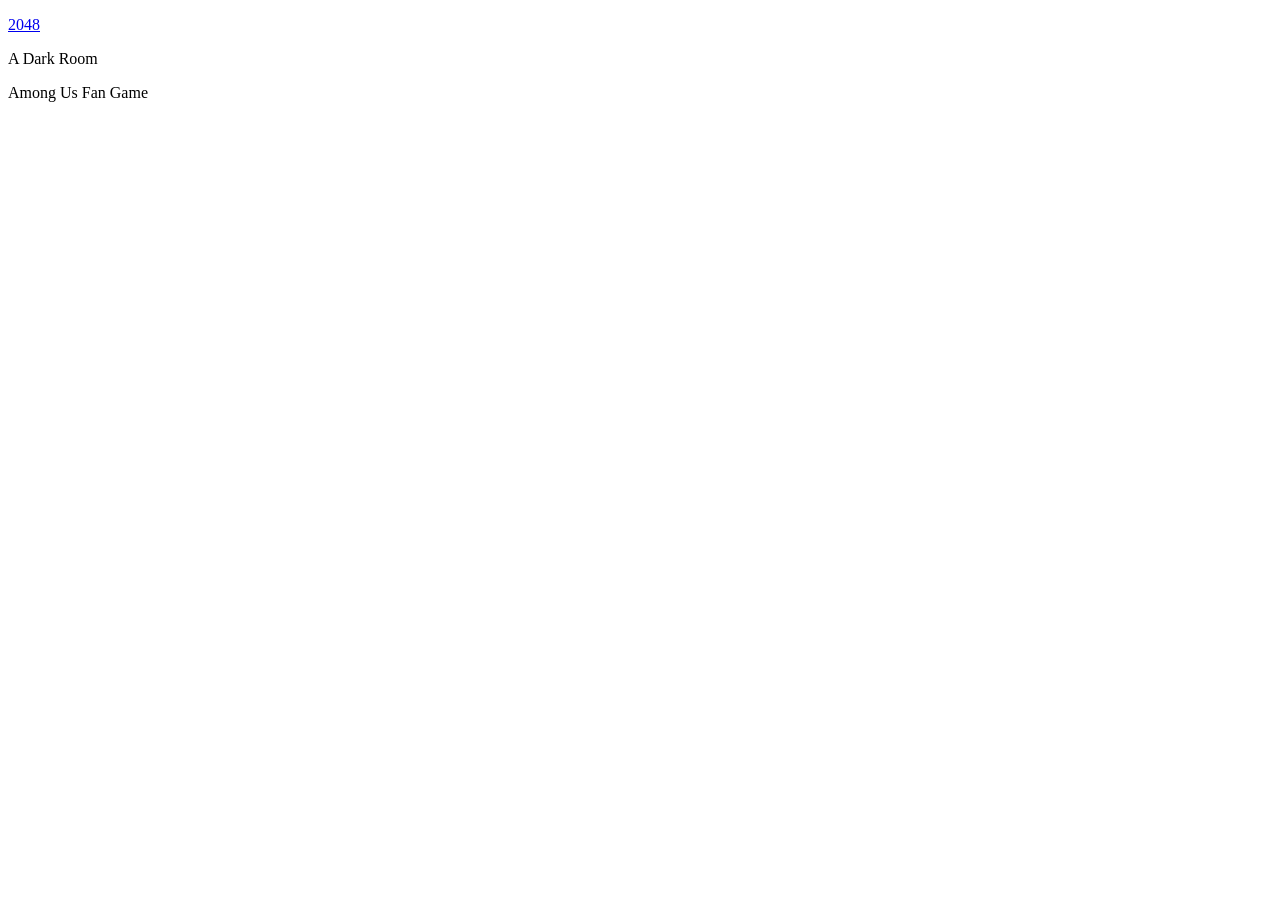
==== index.html @ 6319295c "Create index.html" ====
<!doctype HTML>
<html>
  <head>
    <title>Google Drive</title>
  </head>
  <body>
    <p><a href="https://drummingcoder.github.io/html5/2048/">2048</a></p>
    <p><a href="https://drummingcoder.github.io/html5/adarkroom/"></a>A Dark Room</p>
    <p><a href="https://drummingcoder.github.io/html5/amongus/"></a>Among Us Fan Game</p>
    <p><a href=""></a></p>
    <p><a href=""></a></p>
    <p><a href=""></a></p>
    <p><a href=""></a></p>
    <p><a href=""></a></p>
    <p><a href=""></a></p>
    <p><a href=""></a></p>
    <p><a href=""></a></p>
    <p><a href=""></a></p>
    <p><a href=""></a></p>
    <p><a href=""></a></p>
    <p><a href=""></a></p>
    <p><a href=""></a></p>
    <p><a href=""></a></p>
    <p><a href=""></a></p>
    <p><a href=""></a></p>
    <p><a href=""></a></p>
    <p><a href=""></a></p>
    <p><a href=""></a></p>
    <p><a href=""></a></p>
    <p><a href=""></a></p>
    <p><a href=""></a></p>
    <p><a href=""></a></p>
    <p><a href=""></a></p>
    <p><a href=""></a></p>
  </body>
</html>
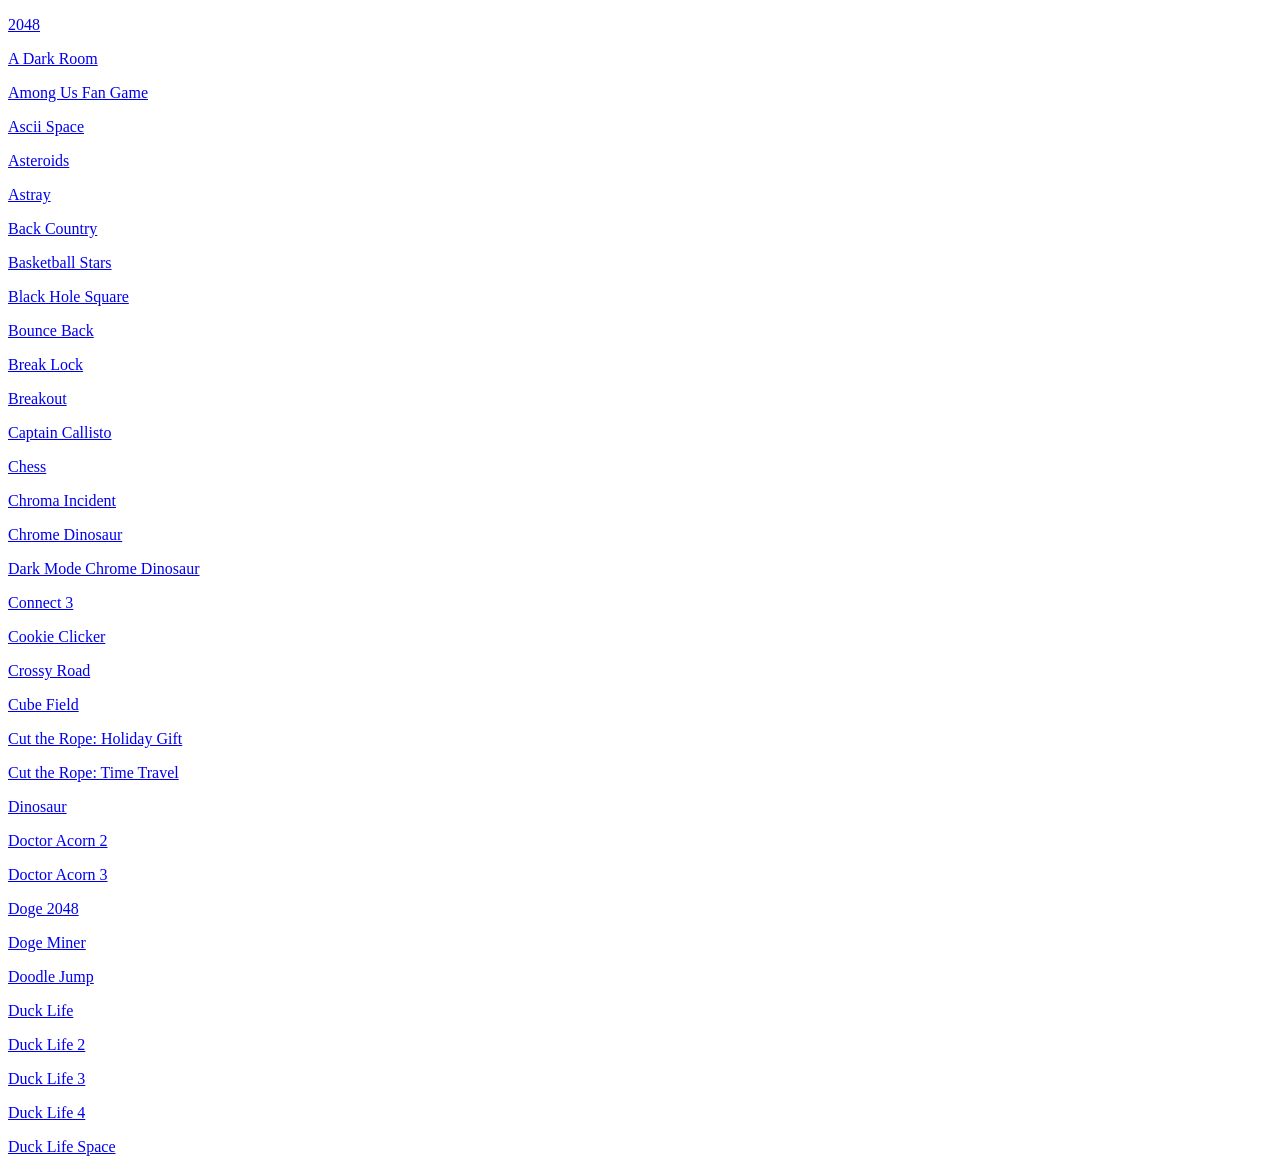
==== commit e7269630: "Update index.html" ====
--- a/index.html
+++ b/index.html
@@ -5,25 +5,39 @@
   </head>
   <body>
     <p><a href="https://drummingcoder.github.io/html5/2048/">2048</a></p>
-    <p><a href="https://drummingcoder.github.io/html5/adarkroom/"></a>A Dark Room</p>
-    <p><a href="https://drummingcoder.github.io/html5/amongus/"></a>Among Us Fan Game</p>
-    <p><a href=""></a></p>
-    <p><a href=""></a></p>
-    <p><a href=""></a></p>
-    <p><a href=""></a></p>
-    <p><a href=""></a></p>
-    <p><a href=""></a></p>
-    <p><a href=""></a></p>
-    <p><a href=""></a></p>
-    <p><a href=""></a></p>
-    <p><a href=""></a></p>
-    <p><a href=""></a></p>
-    <p><a href=""></a></p>
-    <p><a href=""></a></p>
-    <p><a href=""></a></p>
-    <p><a href=""></a></p>
-    <p><a href=""></a></p>
-    <p><a href=""></a></p>
+    <p><a href="https://drummingcoder.github.io/html5/adarkroom/">A Dark Room</a></p>
+    <p><a href="https://drummingcoder.github.io/html5/amongus/">Among Us Fan Game</a></p>
+    <p><a href="https://drummingcoder.github.io/html5/asciispace/">Ascii Space</a></p>
+    <p><a href="https://drummingcoder.github.io/html5/asteroids/">Asteroids</a></p>
+    <p><a href="https://drummingcoder.github.io/html5/astray/">Astray</a></p>
+    <p><a href="https://drummingcoder.github.io/html5/backcountry/">Back Country</a><p>
+    <p><a href="https://drummingcoder.github.io/html5/basketballstars/">Basketball Stars</a></p>
+    <p><a href="https://drummingcoder.github.io/html5/blackholesquare/">Black Hole Square</a></p>
+    <p><a href="https://drummingcoder.github.io/html5/bounceback/">Bounce Back</a></p>
+    <p><a href="https://drummingcoder.github.io/html5/breaklock/">Break Lock</a></p>
+    <p><a href="https://drummingcoder.github.io/html5/breakout/">Breakout</a></p>
+    <p><a href="https://drummingcoder.github.io/html5/captaincallisto/">Captain Callisto</a></p>
+    <p><a href="https://drummingcoder.github.io/html5/chess/">Chess</a></p>
+    <p><a href="https://drummingcoder.github.io/html5/chromaincident/">Chroma Incident</a></p>
+    <p><a href="https://drummingcoder.github.io/html5/chrome-dino/">Chrome Dinosaur</a></p>
+    <p><a href="https://drummingcoder.github.io/html5/chromedino/">Dark Mode Chrome Dinosaur</a></p>
+    <p><a href="https://drummingcoder.github.io/html5/connect3/">Connect 3</a></p>
+    <p><a href="https://drummingcoder.github.io/html5/cookieclicker/">Cookie Clicker</a></p>
+    <p><a href="https://drummingcoder.github.io/html5/crossyroad/">Crossy Road</a></p>
+    <p><a href="https://drummingcoder.github.io/html5/cubefield/">Cube Field</a></p>
+    <p><a href="https://drummingcoder.github.io/html5/cuttheropeholiday/play/">Cut the Rope: Holiday Gift</a></p>
+    <p><a href="https://drummingcoder.github.io/html5/cuttheropetimetravel/play/">Cut the Rope: Time Travel</a></p>
+    <p><a href="https://drummingcoder.github.io/html5/dinosaur/play/">Dinosaur</a></p>
+    <p><a href="https://drummingcoder.github.io/html5/doctor-acorn2/play/">Doctor Acorn 2</a></p>
+    <p><a href="https://drummingcoder.github.io/html5/doctor-acorn3/play/">Doctor Acorn 3</a></p>
+    <p><a href="https://drummingcoder.github.io/html5/doge2048/play/">Doge 2048</a></p>
+    <p><a href="https://drummingcoder.github.io/html5/dogeminer/">Doge Miner</a></p>
+    <p><a href="https://drummingcoder.github.io/html5/doodle-jump/">Doodle Jump</a></p>
+    <p><a href="https://drummingcoder.github.io/html5/ducklife/">Duck Life</a></p>
+    <p><a href="https://drummingcoder.github.io/html5/ducklife2/">Duck Life 2</a></p>
+    <p><a href="https://drummingcoder.github.io/html5/ducklife3/">Duck Life 3</a></p>
+    <p><a href="https://drummingcoder.github.io/html5/ducklife4/">Duck Life 4</a></p>
+    <p><a href="https://drummingcoder.github.io/html5/ducklife5/play/">Duck Life Space</a></p>
     <p><a href=""></a></p>
     <p><a href=""></a></p>
     <p><a href=""></a></p>
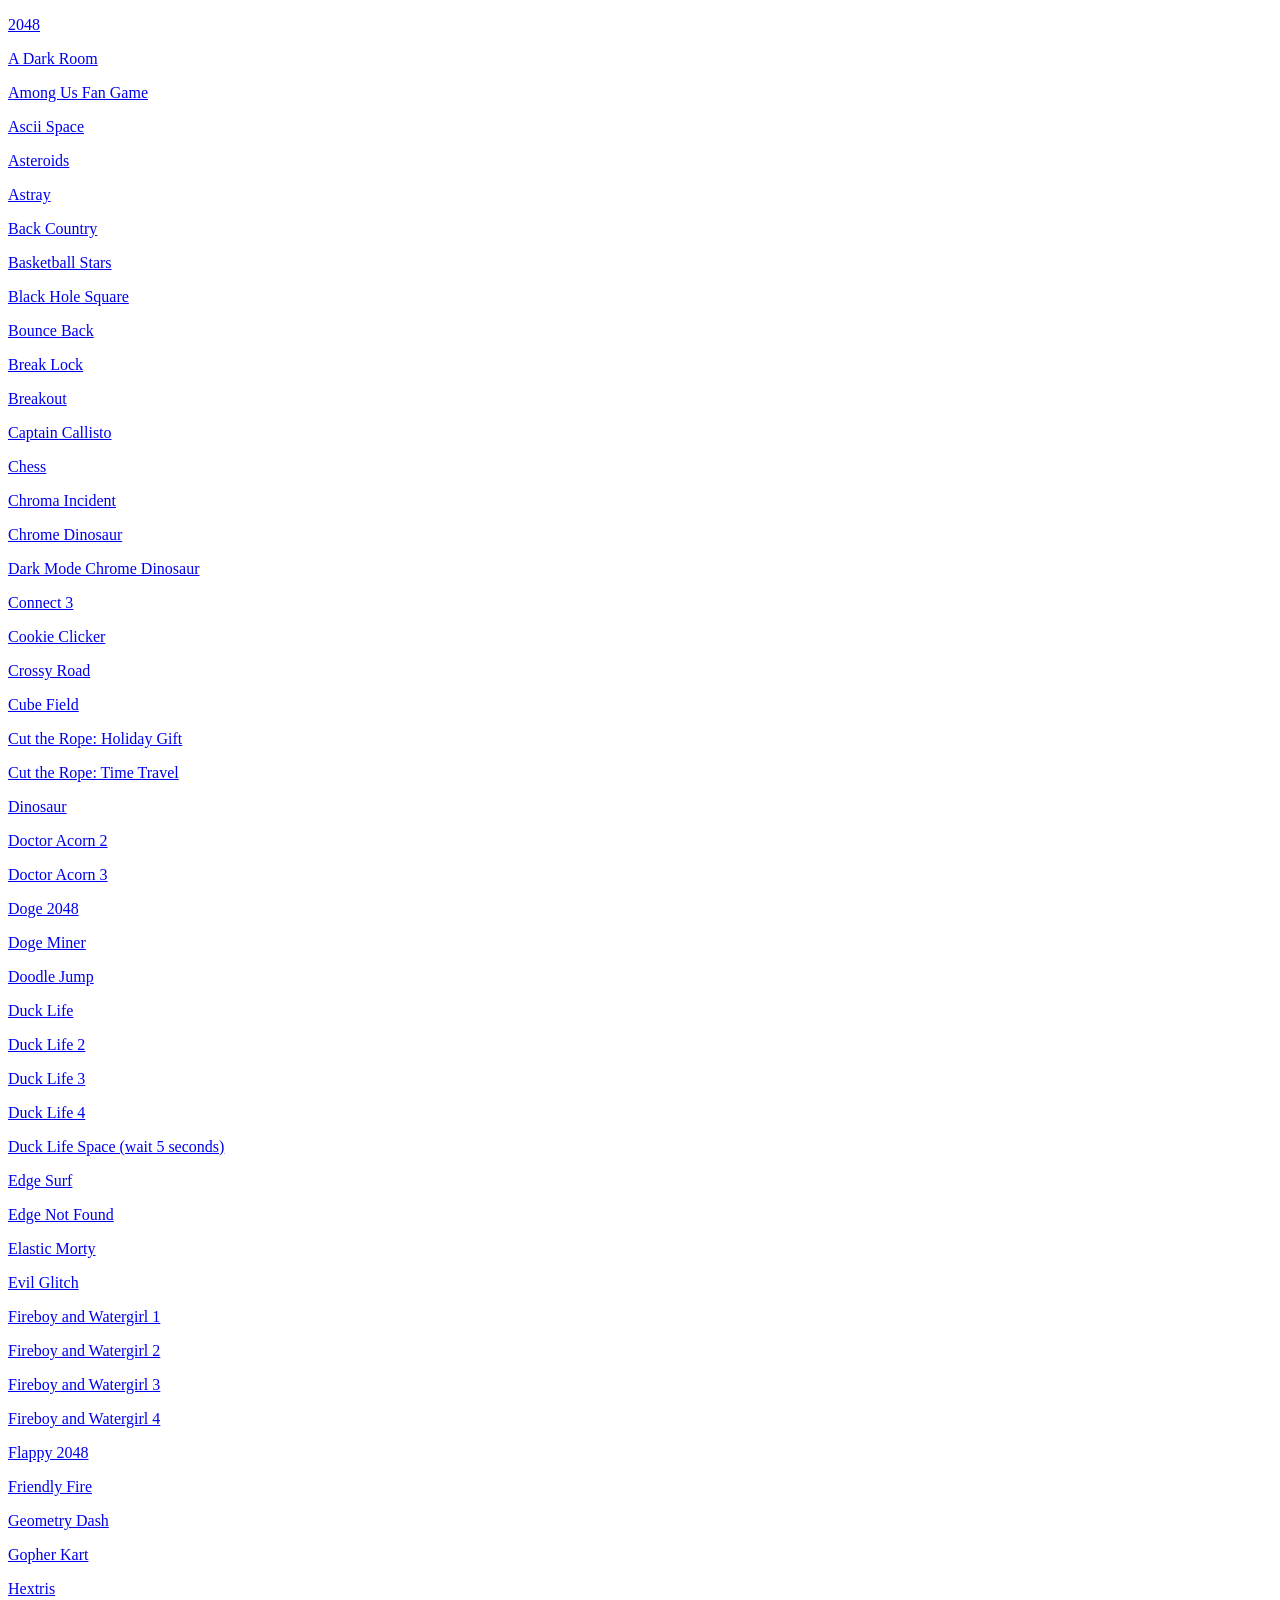
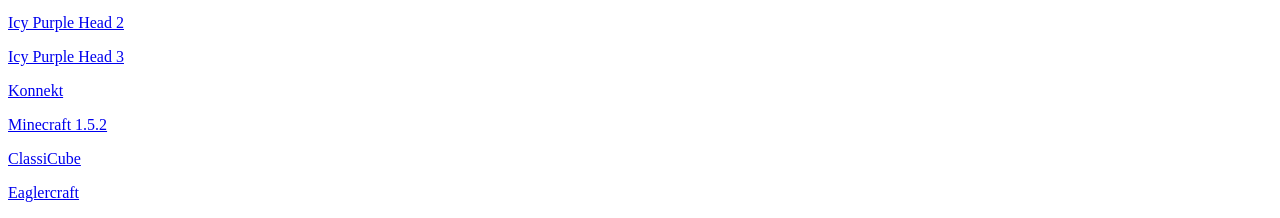
==== commit 0174de21: "Update index.html" ====
--- a/index.html
+++ b/index.html
@@ -37,8 +37,26 @@
     <p><a href="https://drummingcoder.github.io/html5/ducklife2/">Duck Life 2</a></p>
     <p><a href="https://drummingcoder.github.io/html5/ducklife3/">Duck Life 3</a></p>
     <p><a href="https://drummingcoder.github.io/html5/ducklife4/">Duck Life 4</a></p>
-    <p><a href="https://drummingcoder.github.io/html5/ducklife5/play/">Duck Life Space</a></p>
-    <p><a href=""></a></p>
+    <p><a href="https://drummingcoder.github.io/html5/ducklife5/play/">Duck Life Space (wait 5 seconds)</a></p>
+    <p><a href="https://drummingcoder.github.io/html5/edge-surf/">Edge Surf</a></p>
+    <p><a href="https://drummingcoder.github.io/html5/edgenotfound/">Edge Not Found</a></p>
+    <p><a href="https://drummingcoder.github.io/html5/elasticmorty/play/">Elastic Morty</a></p>
+    <p><a href="https://drummingcoder.github.io/html5/evilglitch/">Evil Glitch</a></p>
+    <p><a href="https://drummingcoder.github.io/html5/fireboy-and-watergirl-1/play/">Fireboy and Watergirl 1</a></p>
+    <p><a href="https://drummingcoder.github.io/html5/fireboy-and-watergirl-2/play/">Fireboy and Watergirl 2</a></p>
+    <p><a href="https://drummingcoder.github.io/html5/fireboy-and-watergirl-3/play/">Fireboy and Watergirl 3</a></p>
+    <p><a href="https://drummingcoder.github.io/html5/fireboy-and-watergirl-4/play/">Fireboy and Watergirl 4</a></p>
+    <p><a href="https://drummingcoder.github.io/html5/flappy-2048/play/">Flappy 2048</a></p>
+    <p><a href="https://drummingcoder.github.io/html5/friendlyfire/">Friendly Fire</a></p>
+    <p><a href="https://drummingcoder.github.io/html5/geometry/play/">Geometry Dash</a></p>
+    <p><a href="https://drummingcoder.github.io/html5/gopher/">Gopher Kart</a></p>
+    <p><a href="https://drummingcoder.github.io/html5/hextris/">Hextris</a></p>
+    <p><a href="https://drummingcoder.github.io/html5/icypurplehead2/play/">Icy Purple Head 2</a></p>
+    <p><a href="https://drummingcoder.github.io/html5/icypurplehead3/play/">Icy Purple Head 3</a></p>
+    <p><a href="https://drummingcoder.github.io/html5/konnekt/">Konnekt</a></p>
+    <p><a href="https://drummingcoder.github.io/html5/mc1.5.2/">Minecraft 1.5.2</a></p>
+    <p><a href="https://drummingcoder.github.io/html5/mcbeta0.30/">ClassiCube</a></p>
+    <p><a href="https://drummingcoder.github.io/html5/mcbeta1.3/">Eaglercraft</a></p>
     <p><a href=""></a></p>
     <p><a href=""></a></p>
     <p><a href=""></a></p>
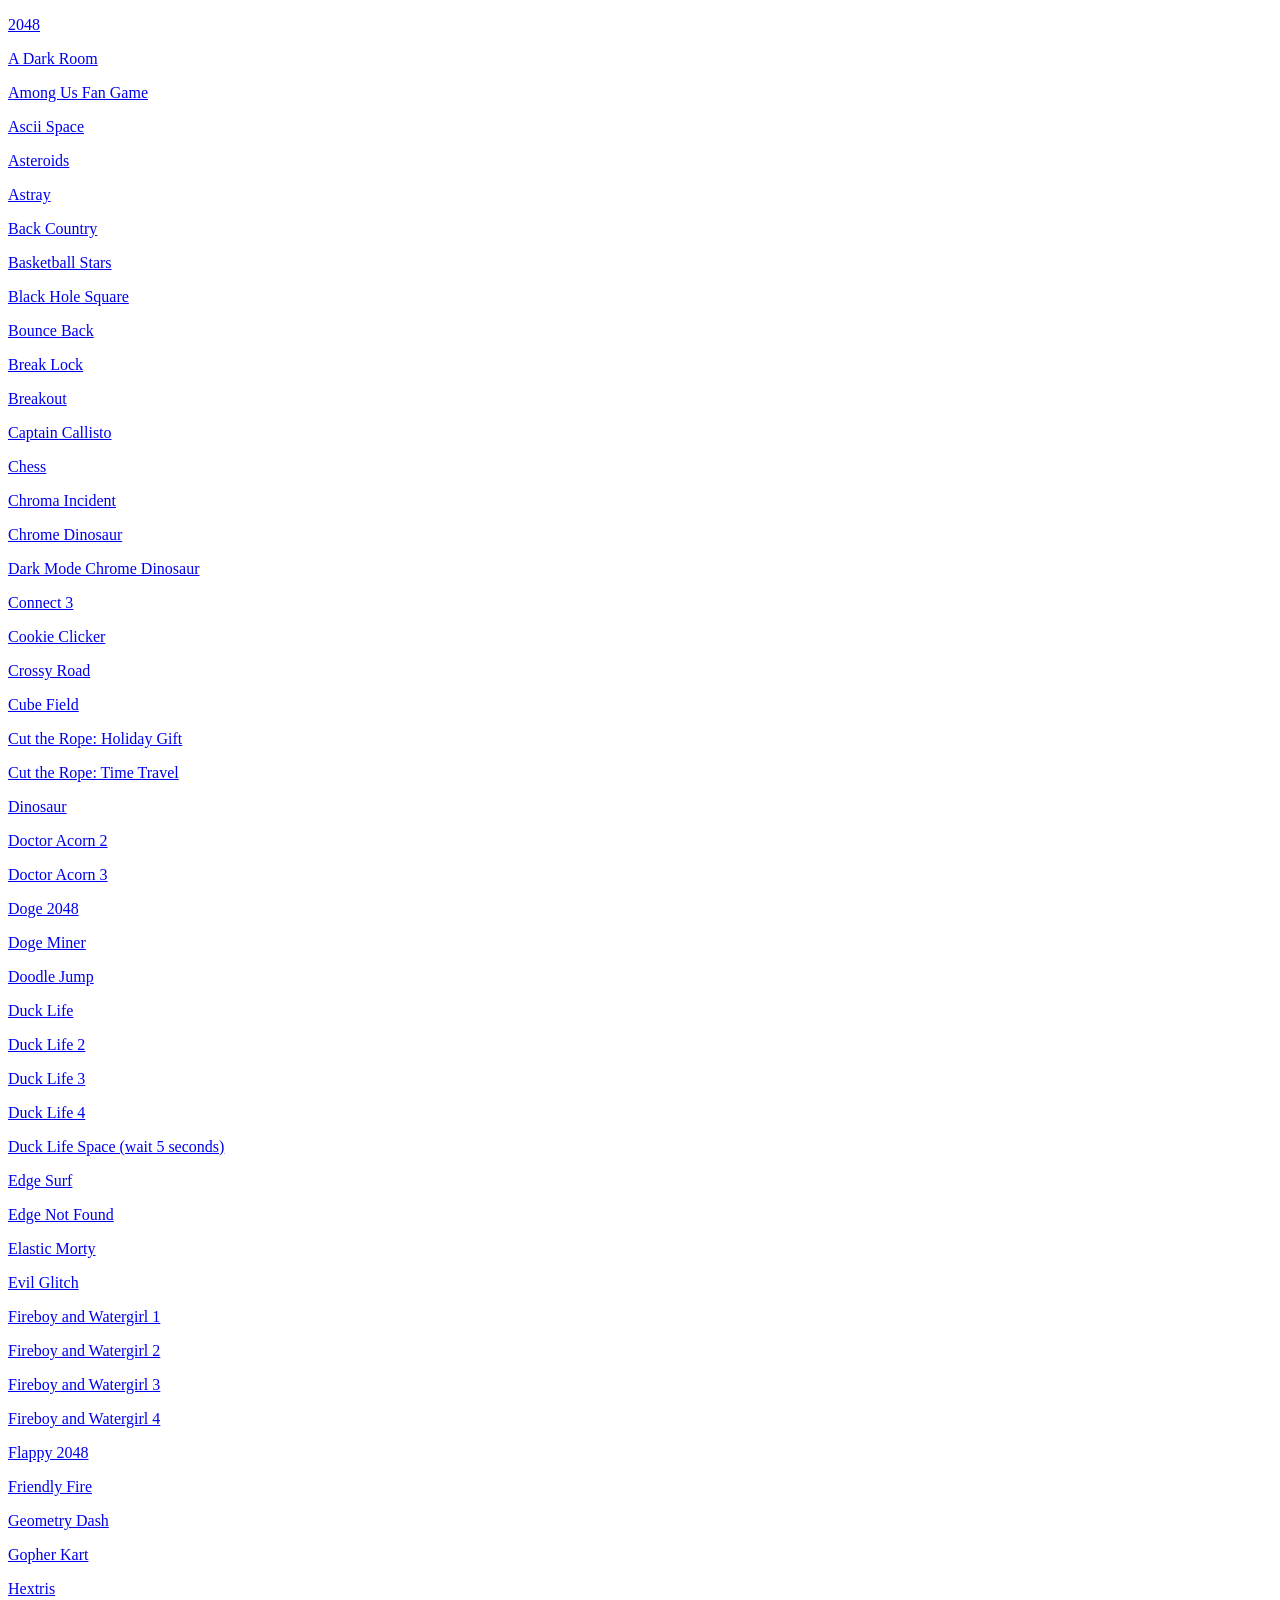
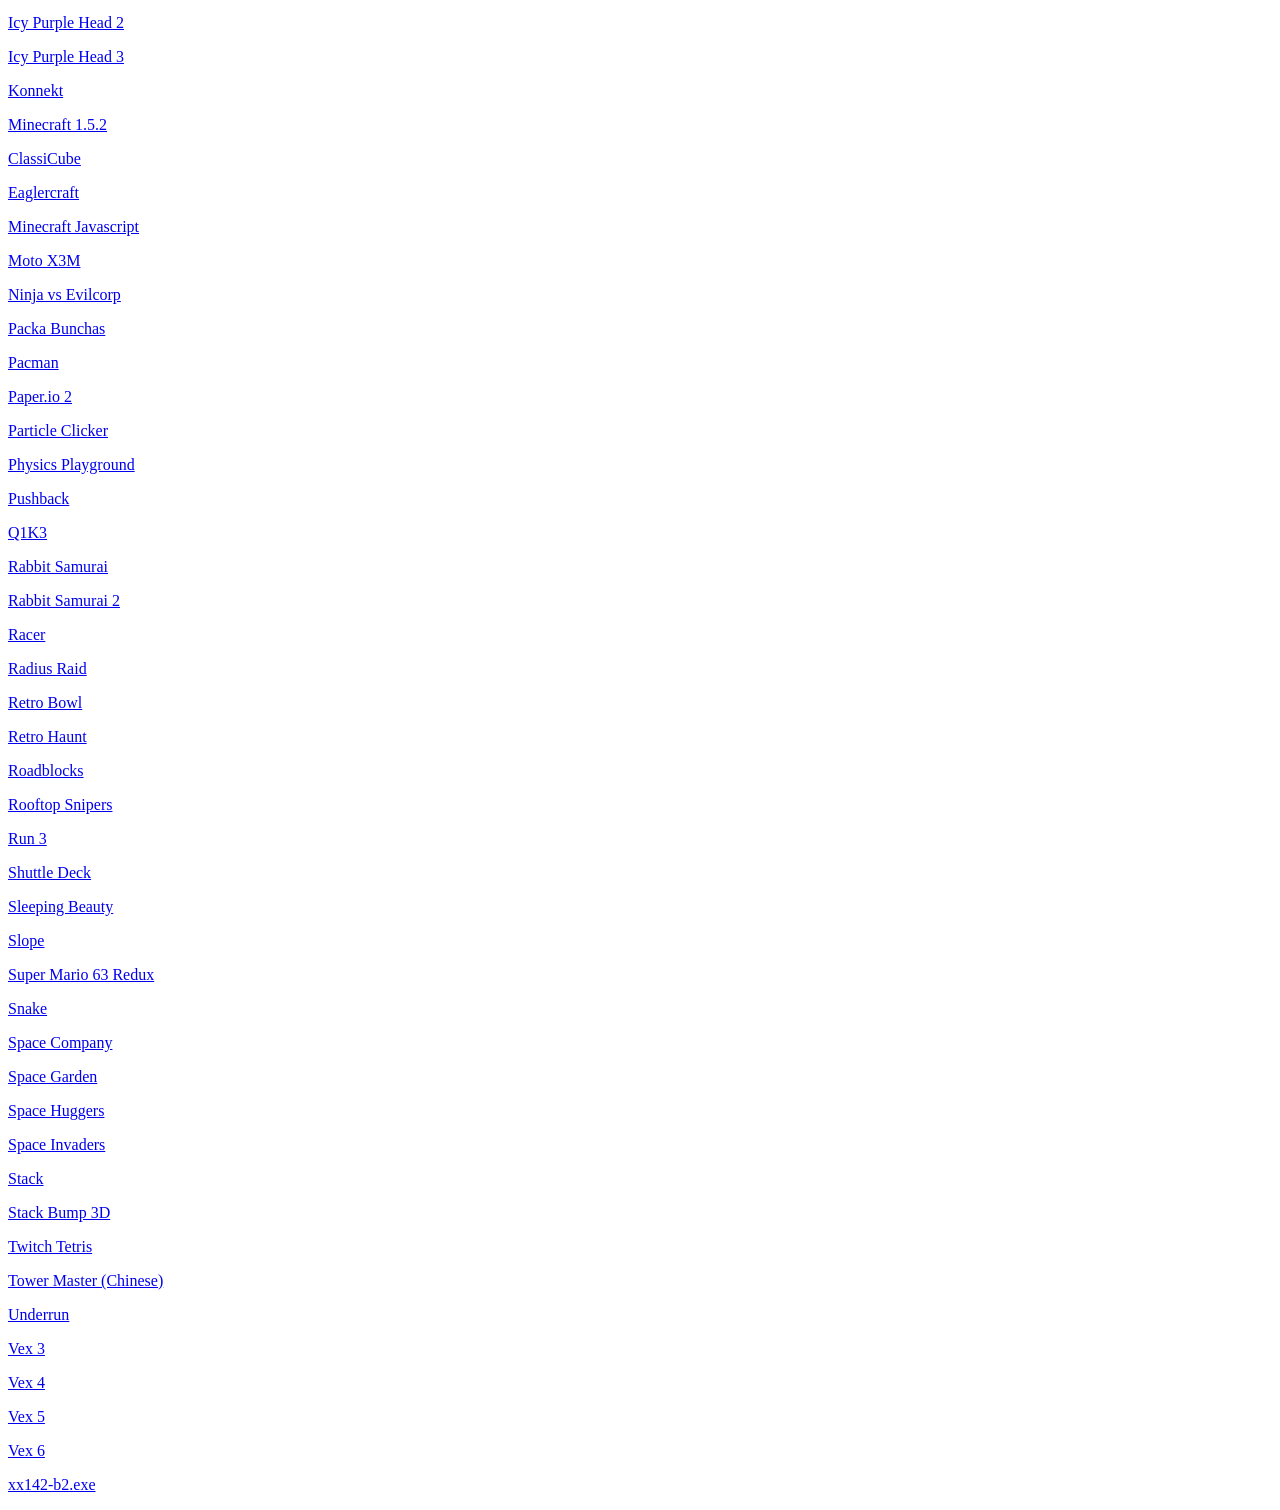
==== commit 8907d93d: "Update index.html" ====
--- a/index.html
+++ b/index.html
@@ -57,12 +57,43 @@
     <p><a href="https://drummingcoder.github.io/html5/mc1.5.2/">Minecraft 1.5.2</a></p>
     <p><a href="https://drummingcoder.github.io/html5/mcbeta0.30/">ClassiCube</a></p>
     <p><a href="https://drummingcoder.github.io/html5/mcbeta1.3/">Eaglercraft</a></p>
-    <p><a href=""></a></p>
-    <p><a href=""></a></p>
-    <p><a href=""></a></p>
-    <p><a href=""></a></p>
-    <p><a href=""></a></p>
-    <p><a href=""></a></p>
-    <p><a href=""></a></p>
+    <p><a href="https://drummingcoder.github.io/html5/minecraft/">Minecraft Javascript</a></p>
+    <p><a href="https://drummingcoder.github.io/html5/motox3m/play">Moto X3M</a></p>
+    <p><a href="https://drummingcoder.github.io/html5/ninjavsevilcorp/">Ninja vs Evilcorp</a></p>
+    <p><a href="https://drummingcoder.github.io/html5/packabunchas/">Packa Bunchas</a></p>
+    <p><a href="https://drummingcoder.github.io/html5/pacman/">Pacman</a></p>
+    <p><a href="https://drummingcoder.github.io/html5/paperio/">Paper.io 2</a></p>
+    <p><a href="https://drummingcoder.github.io/html5/particleclicker/">Particle Clicker</a></p>
+    <p><a href="https://drummingcoder.github.io/html5/physicsplayground/">Physics Playground</a></p>
+    <p><a href="https://drummingcoder.github.io/html5/pushback/">Pushback</a></p>
+    <p><a href="https://drummingcoder.github.io/html5/q1k3/">Q1K3</a></p>
+    <p><a href="https://drummingcoder.github.io/html5/rabbit-samurai/play/">Rabbit Samurai</a></p>
+    <p><a href="https://drummingcoder.github.io/html5/rabbit-samurai2/play/">Rabbit Samurai 2</a></p>
+    <p><a href="https://drummingcoder.github.io/html5/racer/">Racer</a></p>
+    <p><a href="https://drummingcoder.github.io/html5/radiusraid/">Radius Raid</a></p>
+    <p><a href="https://drummingcoder.github.io/html5/retrobowl/">Retro Bowl</a></p>
+    <p><a href="https://drummingcoder.github.io/html5/retrohaunt/">Retro Haunt</a></p>
+    <p><a href="https://drummingcoder.github.io/html5/roadblocks/">Roadblocks</a></p>
+    <p><a href="https://drummingcoder.github.io/html5/rooftopsniper/play/">Rooftop Snipers</a></p>
+    <p><a href="https://drummingcoder.github.io/html5/run3/">Run 3</a></p>
+    <p><a href="https://drummingcoder.github.io/html5/shuttledeck/">Shuttle Deck</a></p>
+    <p><a href="https://drummingcoder.github.io/html5/sleepingbeauty/">Sleeping Beauty</a></p>
+    <p><a href="https://drummingcoder.github.io/html5/slope/">Slope</a></p>
+    <p><a href="https://drummingcoder.github.io/html5/sm63/">Super Mario 63 Redux</a></p>
+    <p><a href="https://drummingcoder.github.io/html5/snake/">Snake</a></p>
+    <p><a href="https://drummingcoder.github.io/html5/spacecompany/">Space Company</a></p>
+    <p><a href="https://drummingcoder.github.io/html5/spacegarden/">Space Garden</a></p>
+    <p><a href="https://drummingcoder.github.io/html5/spacehuggers/">Space Huggers</a></p>
+    <p><a href="https://drummingcoder.github.io/html5/spaceinvaders/play/">Space Invaders</a></p>
+    <p><a href="https://drummingcoder.github.io/html5/stack/play/">Stack</a></p>
+    <p><a href="https://drummingcoder.github.io/html5/stacktower/play/">Stack Bump 3D</a></p>
+    <p><a href="https://drummingcoder.github.io/html5/tetris/">Twitch Tetris</a></p>
+    <p><a href="https://drummingcoder.github.io/html5/towermaster/">Tower Master (Chinese)</a></p>
+    <p><a href="https://drummingcoder.github.io/html5/underrun/">Underrun</a></p>
+    <p><a href="https://drummingcoder.github.io/html5/vex3/">Vex 3</a></p>
+    <p><a href="https://drummingcoder.github.io/html5/vex4/">Vex 4</a></p>
+    <p><a href="https://drummingcoder.github.io/html5/vex5/">Vex 5</a></p>
+    <p><a href="https://drummingcoder.github.io/html5/vex6/">Vex 6</a></p>
+    <p><a href="https://drummingcoder.github.io/html5/xx142-b2exe/">xx142-b2.exe</a></p>
   </body>
 </html>
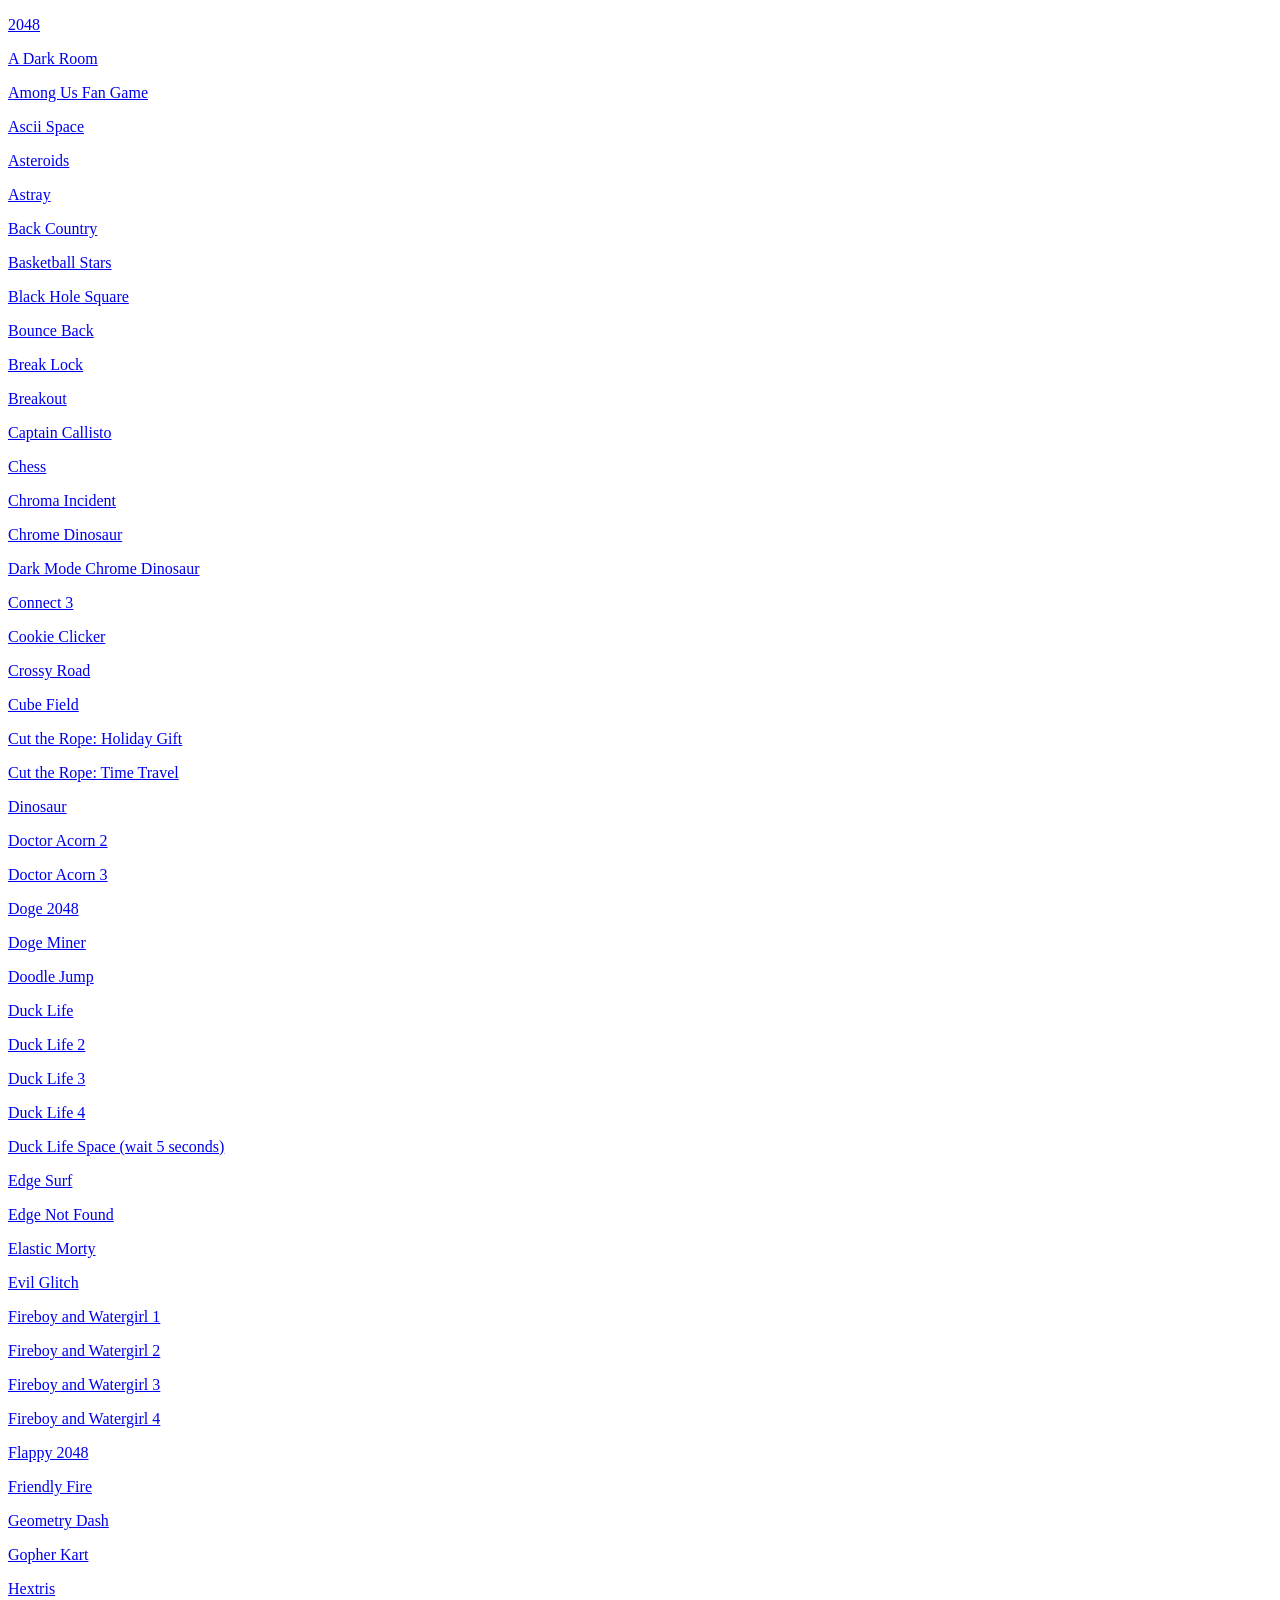
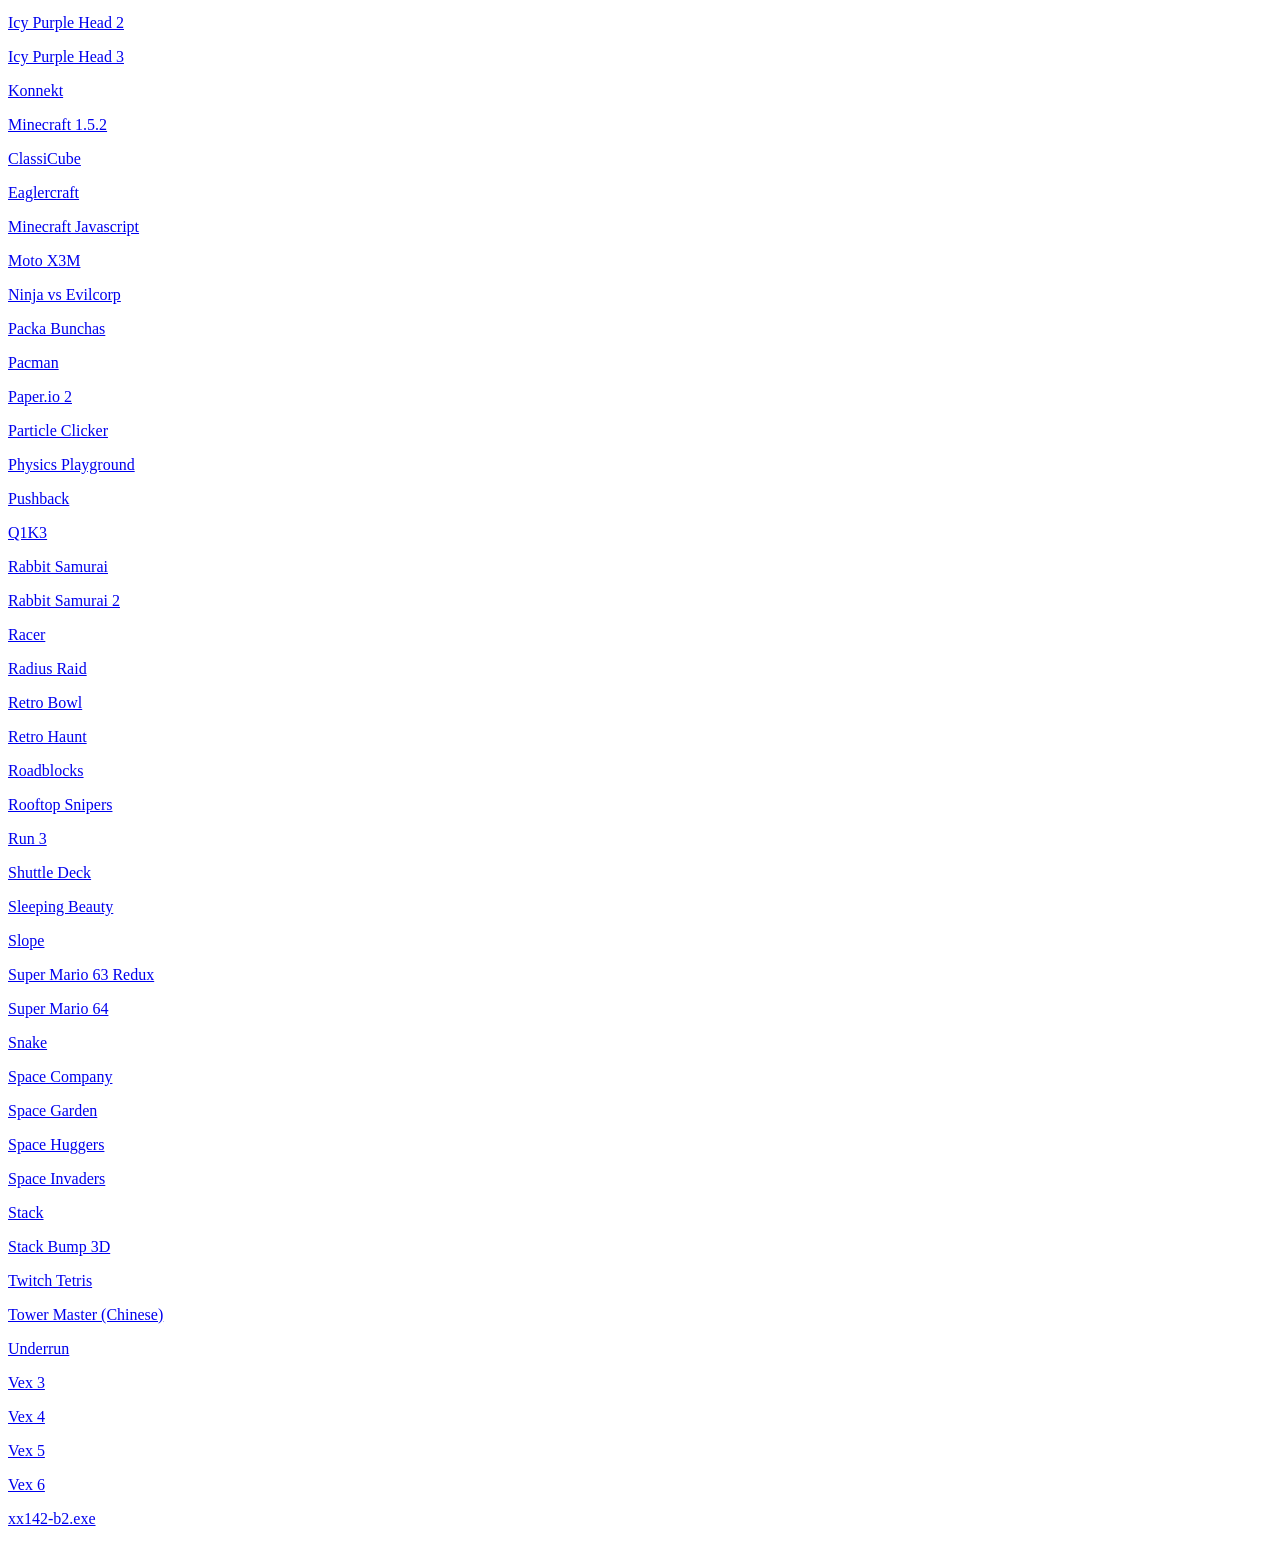
==== commit 749c97a5: "Update index.html" ====
--- a/index.html
+++ b/index.html
@@ -80,6 +80,7 @@
     <p><a href="https://drummingcoder.github.io/html5/sleepingbeauty/">Sleeping Beauty</a></p>
     <p><a href="https://drummingcoder.github.io/html5/slope/">Slope</a></p>
     <p><a href="https://drummingcoder.github.io/html5/sm63/">Super Mario 63 Redux</a></p>
+    <p><a href="https://drummingcoder.github.io/html5/sm64/">Super Mario 64</a></p>
     <p><a href="https://drummingcoder.github.io/html5/snake/">Snake</a></p>
     <p><a href="https://drummingcoder.github.io/html5/spacecompany/">Space Company</a></p>
     <p><a href="https://drummingcoder.github.io/html5/spacegarden/">Space Garden</a></p>
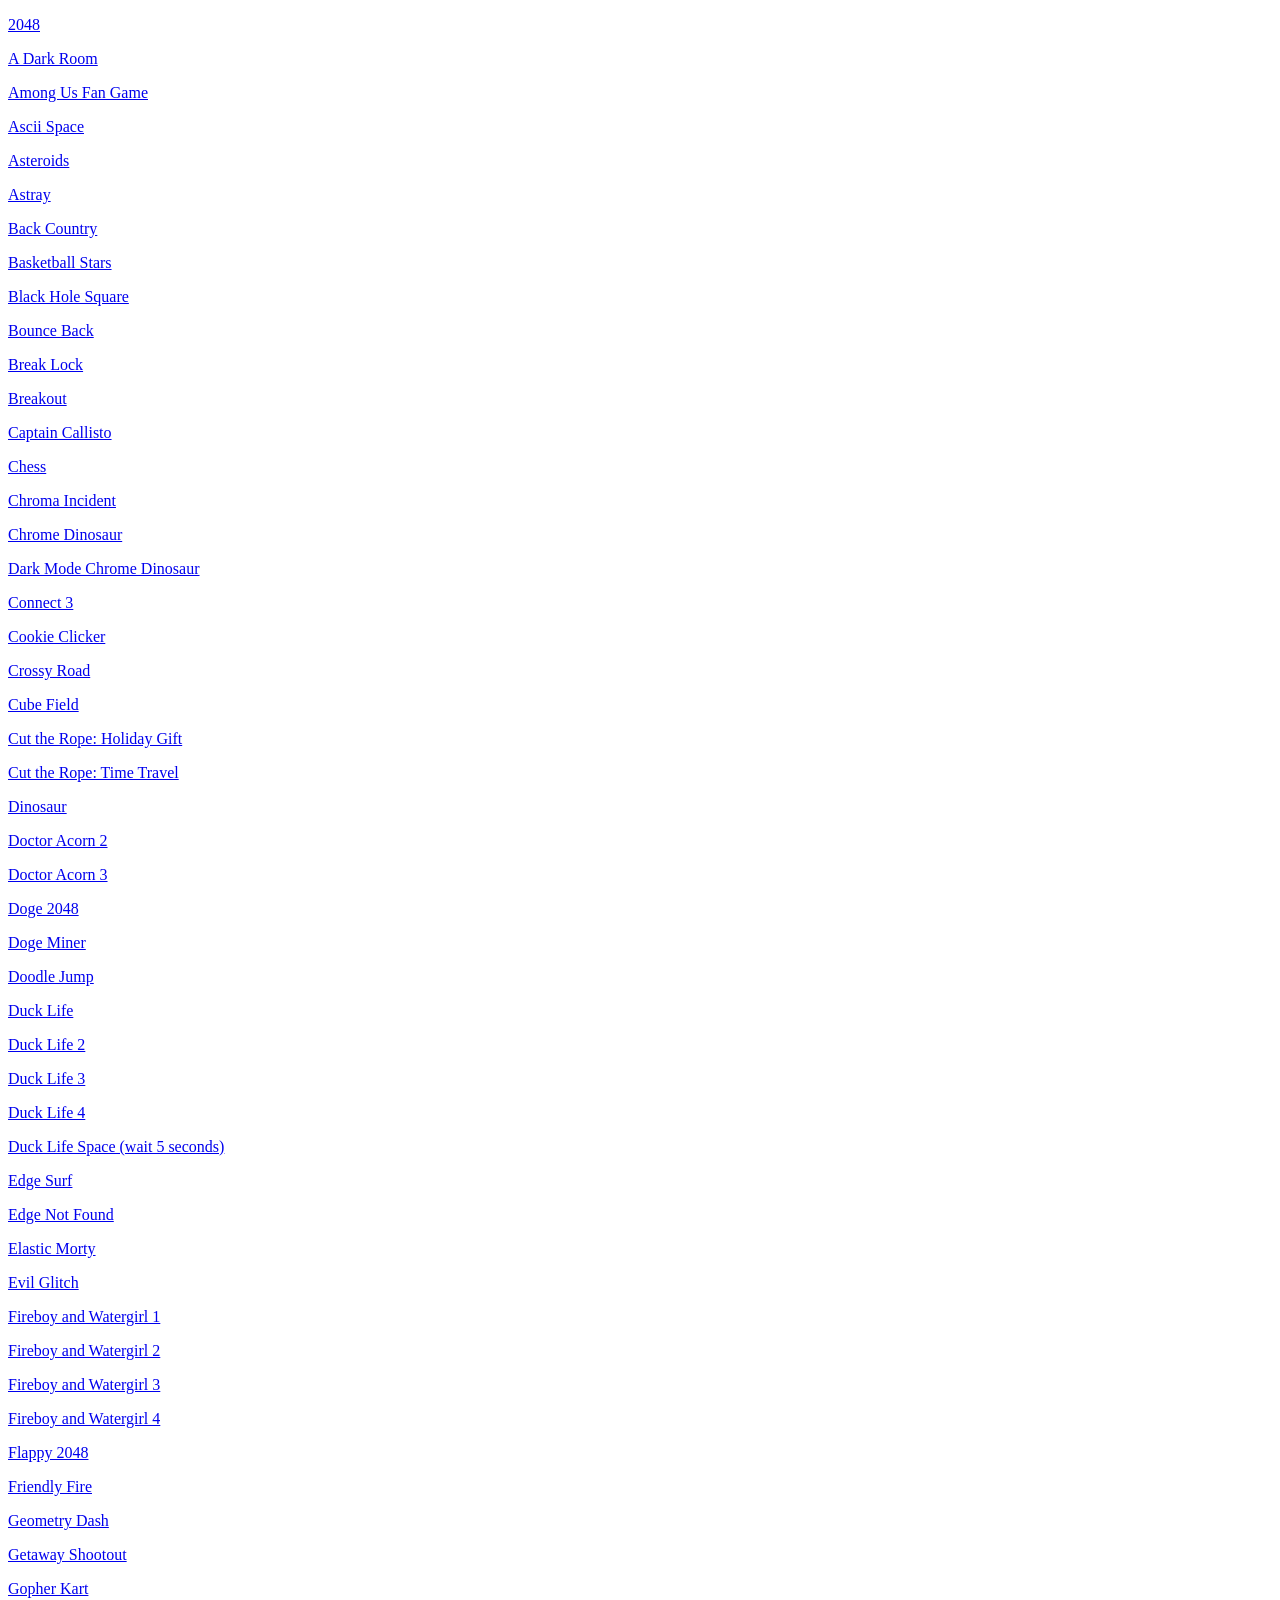
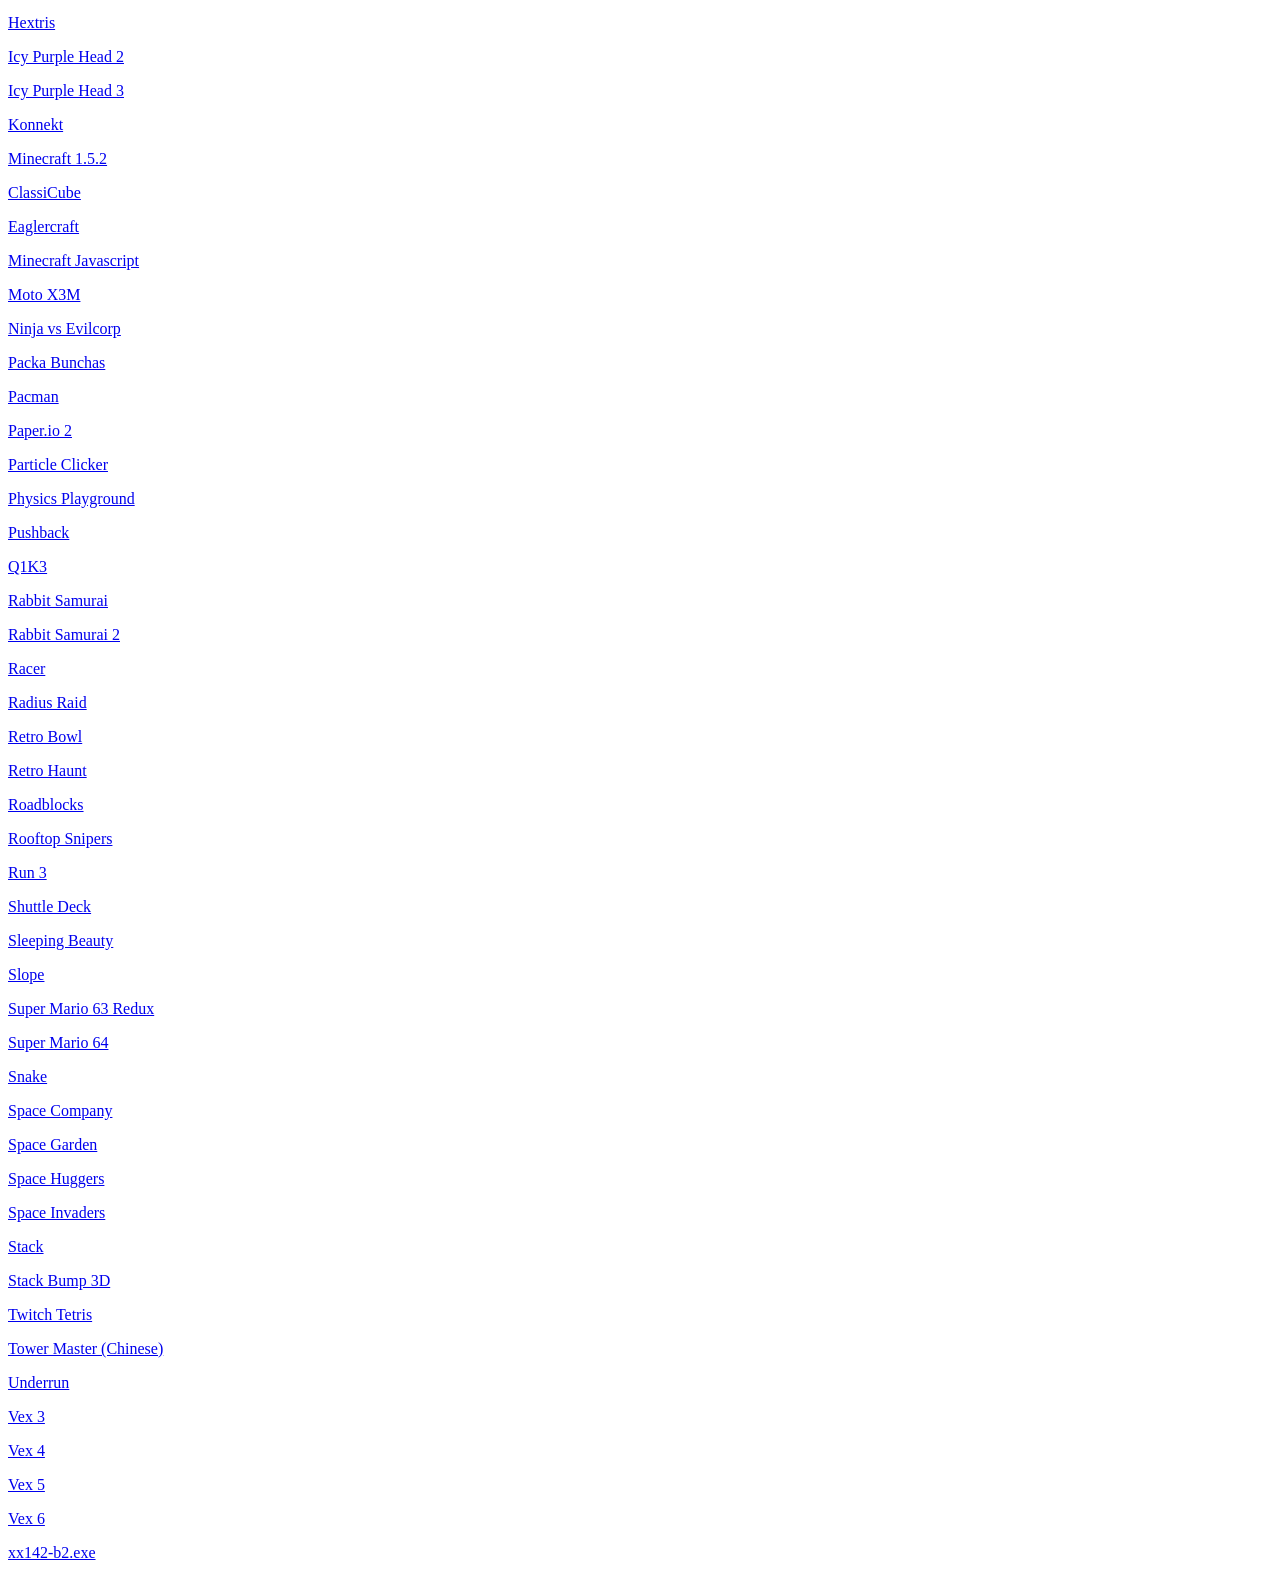
==== commit 2bd20def: "Update index.html" ====
--- a/index.html
+++ b/index.html
@@ -49,6 +49,7 @@
     <p><a href="https://drummingcoder.github.io/html5/flappy-2048/play/">Flappy 2048</a></p>
     <p><a href="https://drummingcoder.github.io/html5/friendlyfire/">Friendly Fire</a></p>
     <p><a href="https://drummingcoder.github.io/html5/geometry/play/">Geometry Dash</a></p>
+    <p><a href="https://drummingcoder.github.io/html5/getaway-shootout">Getaway Shootout</a></p>
     <p><a href="https://drummingcoder.github.io/html5/gopher/">Gopher Kart</a></p>
     <p><a href="https://drummingcoder.github.io/html5/hextris/">Hextris</a></p>
     <p><a href="https://drummingcoder.github.io/html5/icypurplehead2/play/">Icy Purple Head 2</a></p>
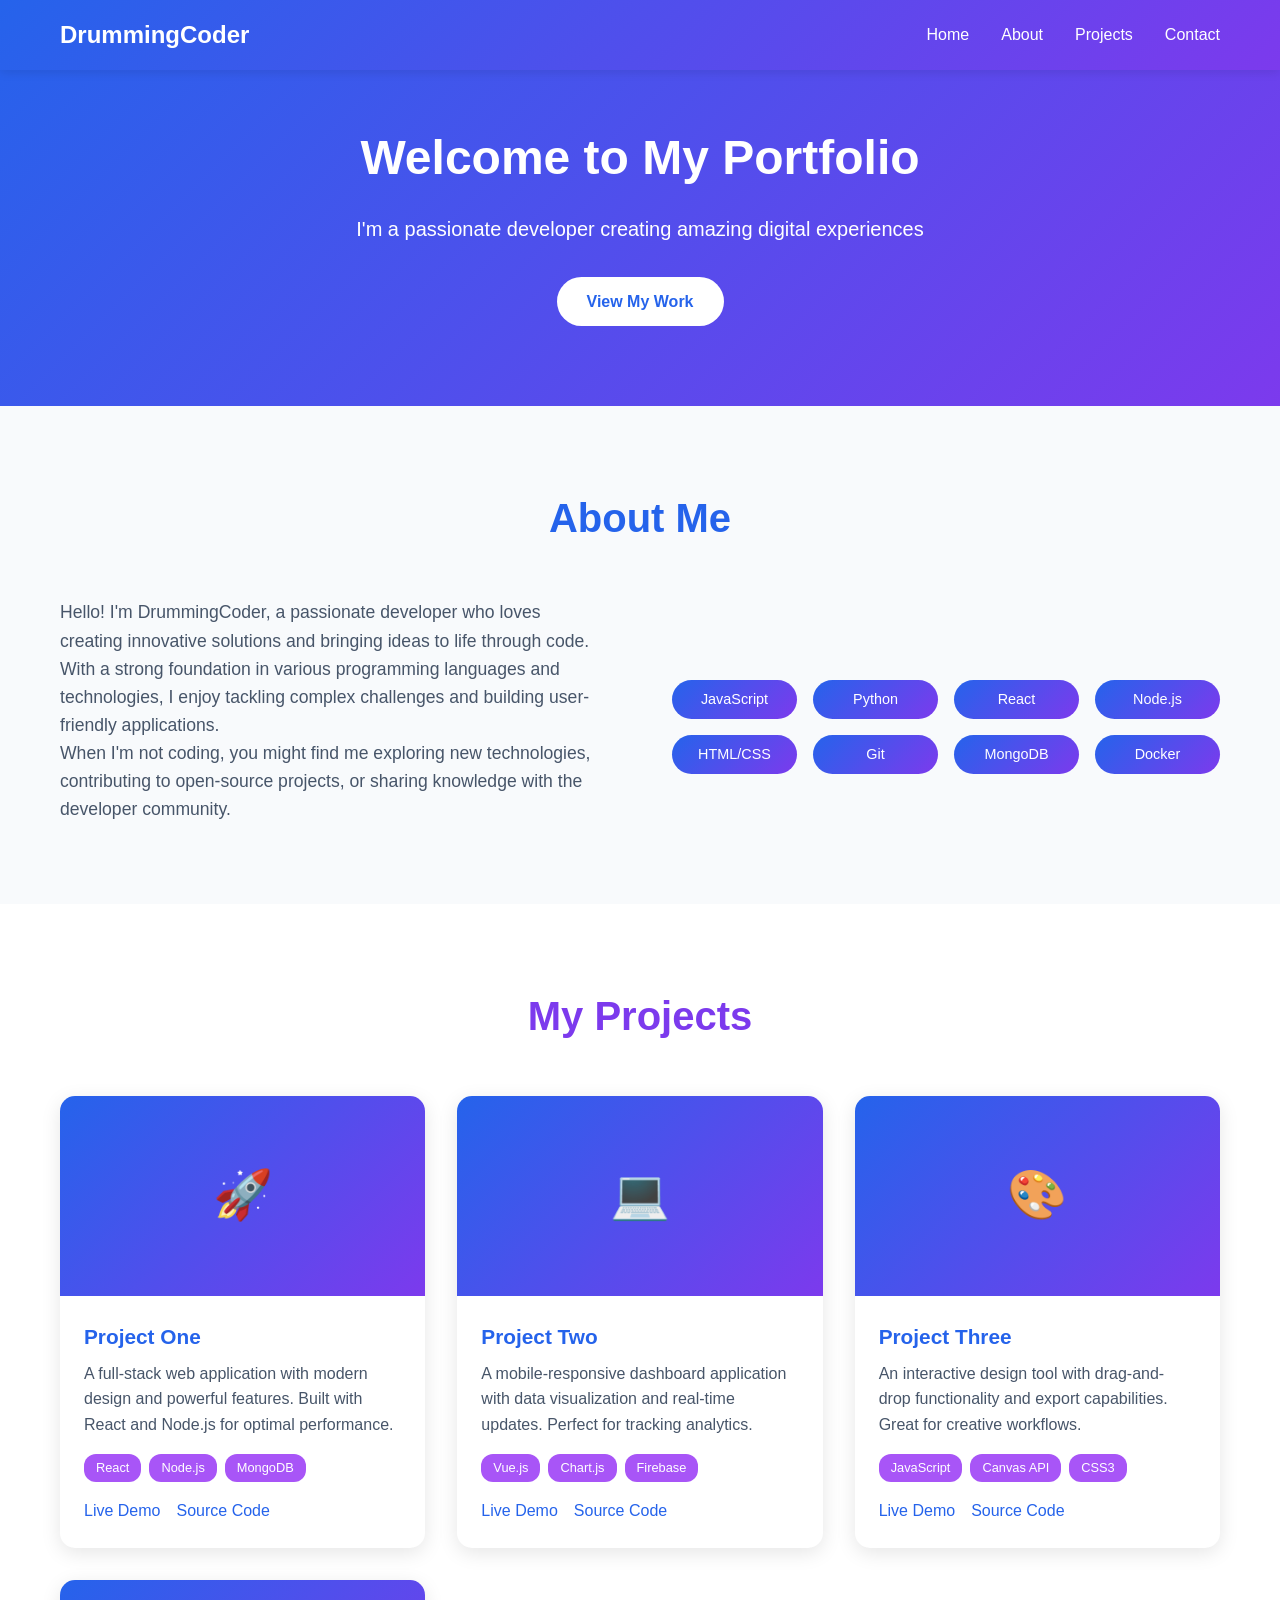
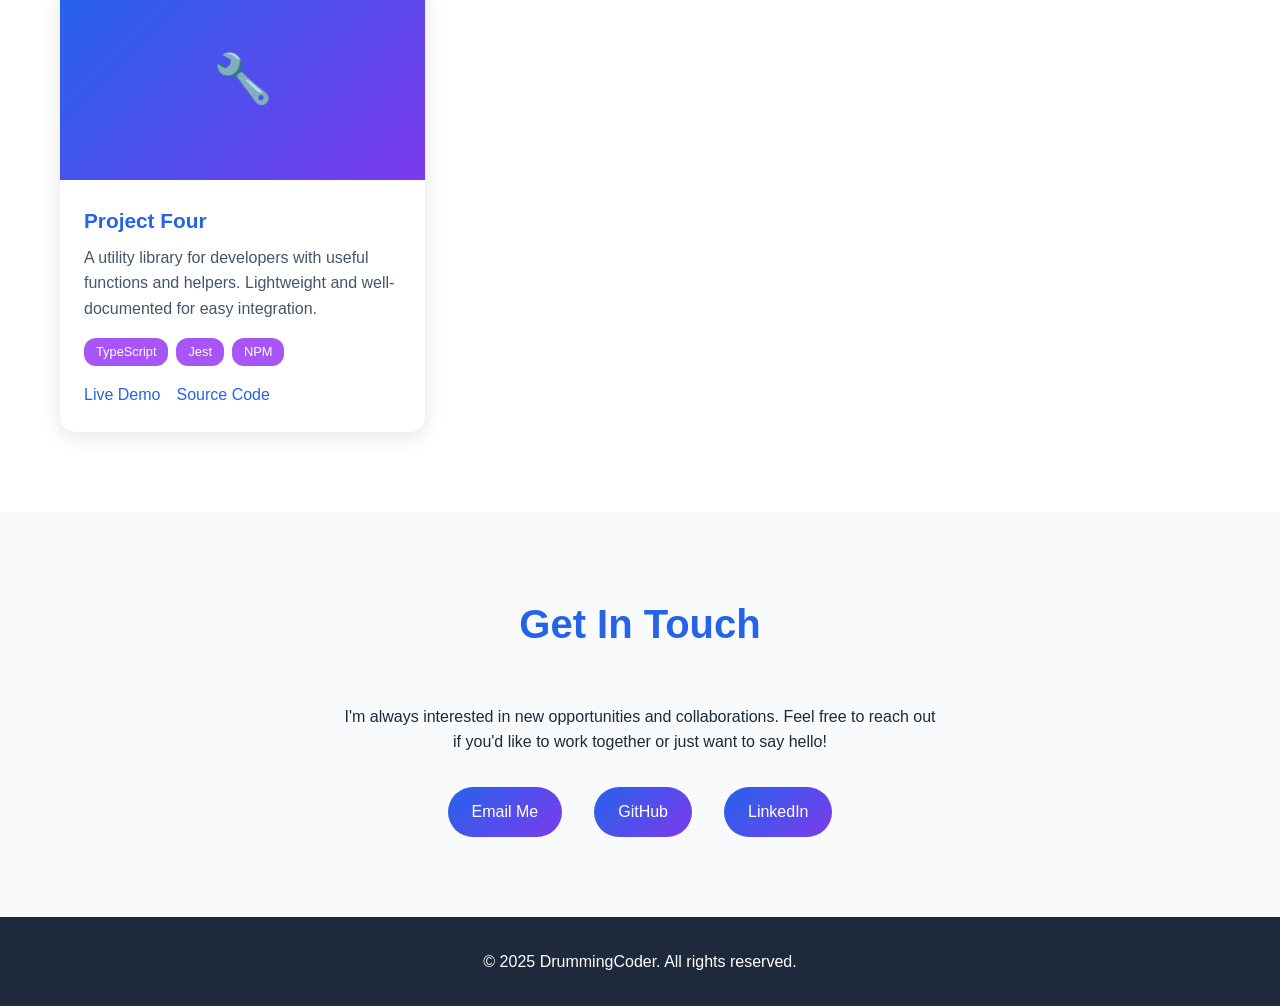
==== commit 7b6d39f2: "Initial website format and placeholder, will start personalizing soon" ====
--- a/index.html
+++ b/index.html
@@ -1,101 +1,159 @@
-<!doctype HTML>
-<html>
-  <head>
-    <title>Google Drive</title>
-  </head>
-  <body>
-    <p><a href="https://drummingcoder.github.io/html5/2048/">2048</a></p>
-    <p><a href="https://drummingcoder.github.io/html5/adarkroom/">A Dark Room</a></p>
-    <p><a href="https://drummingcoder.github.io/html5/amongus/">Among Us Fan Game</a></p>
-    <p><a href="https://drummingcoder.github.io/html5/asciispace/">Ascii Space</a></p>
-    <p><a href="https://drummingcoder.github.io/html5/asteroids/">Asteroids</a></p>
-    <p><a href="https://drummingcoder.github.io/html5/astray/">Astray</a></p>
-    <p><a href="https://drummingcoder.github.io/html5/backcountry/">Back Country</a><p>
-    <p><a href="https://drummingcoder.github.io/html5/basketballstars/">Basketball Stars</a></p>
-    <p><a href="https://drummingcoder.github.io/html5/blackholesquare/">Black Hole Square</a></p>
-    <p><a href="https://drummingcoder.github.io/html5/bounceback/">Bounce Back</a></p>
-    <p><a href="https://drummingcoder.github.io/html5/breaklock/">Break Lock</a></p>
-    <p><a href="https://drummingcoder.github.io/html5/breakout/">Breakout</a></p>
-    <p><a href="https://drummingcoder.github.io/html5/captaincallisto/">Captain Callisto</a></p>
-    <p><a href="https://drummingcoder.github.io/html5/chess/">Chess</a></p>
-    <p><a href="https://drummingcoder.github.io/html5/chromaincident/">Chroma Incident</a></p>
-    <p><a href="https://drummingcoder.github.io/html5/chrome-dino/">Chrome Dinosaur</a></p>
-    <p><a href="https://drummingcoder.github.io/html5/chromedino/">Dark Mode Chrome Dinosaur</a></p>
-    <p><a href="https://drummingcoder.github.io/html5/connect3/">Connect 3</a></p>
-    <p><a href="https://drummingcoder.github.io/html5/cookieclicker/">Cookie Clicker</a></p>
-    <p><a href="https://drummingcoder.github.io/html5/crossyroad/">Crossy Road</a></p>
-    <p><a href="https://drummingcoder.github.io/html5/cubefield/">Cube Field</a></p>
-    <p><a href="https://drummingcoder.github.io/html5/cuttheropeholiday/play/">Cut the Rope: Holiday Gift</a></p>
-    <p><a href="https://drummingcoder.github.io/html5/cuttheropetimetravel/play/">Cut the Rope: Time Travel</a></p>
-    <p><a href="https://drummingcoder.github.io/html5/dinosaur/play/">Dinosaur</a></p>
-    <p><a href="https://drummingcoder.github.io/html5/doctor-acorn2/play/">Doctor Acorn 2</a></p>
-    <p><a href="https://drummingcoder.github.io/html5/doctor-acorn3/play/">Doctor Acorn 3</a></p>
-    <p><a href="https://drummingcoder.github.io/html5/doge2048/play/">Doge 2048</a></p>
-    <p><a href="https://drummingcoder.github.io/html5/dogeminer/">Doge Miner</a></p>
-    <p><a href="https://drummingcoder.github.io/html5/doodle-jump/">Doodle Jump</a></p>
-    <p><a href="https://drummingcoder.github.io/html5/ducklife/">Duck Life</a></p>
-    <p><a href="https://drummingcoder.github.io/html5/ducklife2/">Duck Life 2</a></p>
-    <p><a href="https://drummingcoder.github.io/html5/ducklife3/">Duck Life 3</a></p>
-    <p><a href="https://drummingcoder.github.io/html5/ducklife4/">Duck Life 4</a></p>
-    <p><a href="https://drummingcoder.github.io/html5/ducklife5/play/">Duck Life Space (wait 5 seconds)</a></p>
-    <p><a href="https://drummingcoder.github.io/html5/edge-surf/">Edge Surf</a></p>
-    <p><a href="https://drummingcoder.github.io/html5/edgenotfound/">Edge Not Found</a></p>
-    <p><a href="https://drummingcoder.github.io/html5/elasticmorty/play/">Elastic Morty</a></p>
-    <p><a href="https://drummingcoder.github.io/html5/evilglitch/">Evil Glitch</a></p>
-    <p><a href="https://drummingcoder.github.io/html5/fireboy-and-watergirl-1/play/">Fireboy and Watergirl 1</a></p>
-    <p><a href="https://drummingcoder.github.io/html5/fireboy-and-watergirl-2/play/">Fireboy and Watergirl 2</a></p>
-    <p><a href="https://drummingcoder.github.io/html5/fireboy-and-watergirl-3/play/">Fireboy and Watergirl 3</a></p>
-    <p><a href="https://drummingcoder.github.io/html5/fireboy-and-watergirl-4/play/">Fireboy and Watergirl 4</a></p>
-    <p><a href="https://drummingcoder.github.io/html5/flappy-2048/play/">Flappy 2048</a></p>
-    <p><a href="https://drummingcoder.github.io/html5/friendlyfire/">Friendly Fire</a></p>
-    <p><a href="https://drummingcoder.github.io/html5/geometry/play/">Geometry Dash</a></p>
-    <p><a href="https://drummingcoder.github.io/html5/getaway-shootout">Getaway Shootout</a></p>
-    <p><a href="https://drummingcoder.github.io/html5/gopher/">Gopher Kart</a></p>
-    <p><a href="https://drummingcoder.github.io/html5/hextris/">Hextris</a></p>
-    <p><a href="https://drummingcoder.github.io/html5/icypurplehead2/play/">Icy Purple Head 2</a></p>
-    <p><a href="https://drummingcoder.github.io/html5/icypurplehead3/play/">Icy Purple Head 3</a></p>
-    <p><a href="https://drummingcoder.github.io/html5/konnekt/">Konnekt</a></p>
-    <p><a href="https://drummingcoder.github.io/html5/mc1.5.2/">Minecraft 1.5.2</a></p>
-    <p><a href="https://drummingcoder.github.io/html5/mcbeta0.30/">ClassiCube</a></p>
-    <p><a href="https://drummingcoder.github.io/html5/mcbeta1.3/">Eaglercraft</a></p>
-    <p><a href="https://drummingcoder.github.io/html5/minecraft/">Minecraft Javascript</a></p>
-    <p><a href="https://drummingcoder.github.io/html5/motox3m/play">Moto X3M</a></p>
-    <p><a href="https://drummingcoder.github.io/html5/ninjavsevilcorp/">Ninja vs Evilcorp</a></p>
-    <p><a href="https://drummingcoder.github.io/html5/packabunchas/">Packa Bunchas</a></p>
-    <p><a href="https://drummingcoder.github.io/html5/pacman/">Pacman</a></p>
-    <p><a href="https://drummingcoder.github.io/html5/paperio/">Paper.io 2</a></p>
-    <p><a href="https://drummingcoder.github.io/html5/particleclicker/">Particle Clicker</a></p>
-    <p><a href="https://drummingcoder.github.io/html5/physicsplayground/">Physics Playground</a></p>
-    <p><a href="https://drummingcoder.github.io/html5/pushback/">Pushback</a></p>
-    <p><a href="https://drummingcoder.github.io/html5/q1k3/">Q1K3</a></p>
-    <p><a href="https://drummingcoder.github.io/html5/rabbit-samurai/play/">Rabbit Samurai</a></p>
-    <p><a href="https://drummingcoder.github.io/html5/rabbit-samurai2/play/">Rabbit Samurai 2</a></p>
-    <p><a href="https://drummingcoder.github.io/html5/racer/">Racer</a></p>
-    <p><a href="https://drummingcoder.github.io/html5/radiusraid/">Radius Raid</a></p>
-    <p><a href="https://drummingcoder.github.io/html5/retrobowl/">Retro Bowl</a></p>
-    <p><a href="https://drummingcoder.github.io/html5/retrohaunt/">Retro Haunt</a></p>
-    <p><a href="https://drummingcoder.github.io/html5/roadblocks/">Roadblocks</a></p>
-    <p><a href="https://drummingcoder.github.io/html5/rooftopsniper/play/">Rooftop Snipers</a></p>
-    <p><a href="https://drummingcoder.github.io/html5/run3/">Run 3</a></p>
-    <p><a href="https://drummingcoder.github.io/html5/shuttledeck/">Shuttle Deck</a></p>
-    <p><a href="https://drummingcoder.github.io/html5/sleepingbeauty/">Sleeping Beauty</a></p>
-    <p><a href="https://drummingcoder.github.io/html5/slope/">Slope</a></p>
-    <p><a href="https://drummingcoder.github.io/html5/sm63/">Super Mario 63 Redux</a></p>
-    <p><a href="https://drummingcoder.github.io/html5/sm64/">Super Mario 64</a></p>
-    <p><a href="https://drummingcoder.github.io/html5/snake/">Snake</a></p>
-    <p><a href="https://drummingcoder.github.io/html5/spacecompany/">Space Company</a></p>
-    <p><a href="https://drummingcoder.github.io/html5/spacegarden/">Space Garden</a></p>
-    <p><a href="https://drummingcoder.github.io/html5/spacehuggers/">Space Huggers</a></p>
-    <p><a href="https://drummingcoder.github.io/html5/spaceinvaders/play/">Space Invaders</a></p>
-    <p><a href="https://drummingcoder.github.io/html5/stack/play/">Stack</a></p>
-    <p><a href="https://drummingcoder.github.io/html5/stacktower/play/">Stack Bump 3D</a></p>
-    <p><a href="https://drummingcoder.github.io/html5/tetris/">Twitch Tetris</a></p>
-    <p><a href="https://drummingcoder.github.io/html5/towermaster/">Tower Master (Chinese)</a></p>
-    <p><a href="https://drummingcoder.github.io/html5/underrun/">Underrun</a></p>
-    <p><a href="https://drummingcoder.github.io/html5/vex3/">Vex 3</a></p>
-    <p><a href="https://drummingcoder.github.io/html5/vex4/">Vex 4</a></p>
-    <p><a href="https://drummingcoder.github.io/html5/vex5/">Vex 5</a></p>
-    <p><a href="https://drummingcoder.github.io/html5/vex6/">Vex 6</a></p>
-    <p><a href="https://drummingcoder.github.io/html5/xx142-b2exe/">xx142-b2.exe</a></p>
-  </body>
-</html>
+<!DOCTYPE html>
+<html lang="en">
+<head>
+    <meta charset="UTF-8">
+    <meta name="viewport" content="width=device-width, initial-scale=1.0">
+    <title>DrummingCoder - Personal Portfolio</title>
+    <link rel="stylesheet" href="styles.css">
+</head>
+<body>
+    <!-- Header -->
+    <header>
+        <nav class="container">
+            <div class="logo">DrummingCoder</div>
+            <ul class="nav-links">
+                <li><a href="#home">Home</a></li>
+                <li><a href="#about">About</a></li>
+                <li><a href="#projects">Projects</a></li>
+                <li><a href="#contact">Contact</a></li>
+            </ul>
+        </nav>
+    </header>
+
+    <!-- Hero Section -->
+    <section id="home" class="hero">
+        <div class="container">
+            <h1>Welcome to My Portfolio</h1>
+            <p>I'm a passionate developer creating amazing digital experiences</p>
+            <a href="#projects" class="cta-button">View My Work</a>
+        </div>
+    </section>
+
+    <!-- About Section -->
+    <section id="about" class="about">
+        <div class="container">
+            <h2>About Me</h2>
+            <div class="about-content">
+                <div class="about-text">
+                    <p>Hello! I'm DrummingCoder, a passionate developer who loves creating innovative solutions and bringing ideas to life through code. With a strong foundation in various programming languages and technologies, I enjoy tackling complex challenges and building user-friendly applications.</p>
+                    <p>When I'm not coding, you might find me exploring new technologies, contributing to open-source projects, or sharing knowledge with the developer community.</p>
+                </div>
+                <div class="skills">
+                    <div class="skill-tag">JavaScript</div>
+                    <div class="skill-tag">Python</div>
+                    <div class="skill-tag">React</div>
+                    <div class="skill-tag">Node.js</div>
+                    <div class="skill-tag">HTML/CSS</div>
+                    <div class="skill-tag">Git</div>
+                    <div class="skill-tag">MongoDB</div>
+                    <div class="skill-tag">Docker</div>
+                </div>
+            </div>
+        </div>
+    </section>
+
+    <!-- Projects Section -->
+    <section id="projects" class="projects">
+        <div class="container">
+            <h2>My Projects</h2>
+            <div class="projects-grid">
+                <!-- Project 1 -->
+                <div class="project-card">
+                    <div class="project-image">🚀</div>
+                    <div class="project-content">
+                        <h3 class="project-title">Project One</h3>
+                        <p class="project-description">A full-stack web application with modern design and powerful features. Built with React and Node.js for optimal performance.</p>
+                        <div class="project-tech">
+                            <span class="tech-tag">React</span>
+                            <span class="tech-tag">Node.js</span>
+                            <span class="tech-tag">MongoDB</span>
+                        </div>
+                        <div class="project-links">
+                            <a href="#" class="project-link">Live Demo</a>
+                            <a href="#" class="project-link">Source Code</a>
+                        </div>
+                    </div>
+                </div>
+
+                <!-- Project 2 -->
+                <div class="project-card">
+                    <div class="project-image">💻</div>
+                    <div class="project-content">
+                        <h3 class="project-title">Project Two</h3>
+                        <p class="project-description">A mobile-responsive dashboard application with data visualization and real-time updates. Perfect for tracking analytics.</p>
+                        <div class="project-tech">
+                            <span class="tech-tag">Vue.js</span>
+                            <span class="tech-tag">Chart.js</span>
+                            <span class="tech-tag">Firebase</span>
+                        </div>
+                        <div class="project-links">
+                            <a href="#" class="project-link">Live Demo</a>
+                            <a href="#" class="project-link">Source Code</a>
+                        </div>
+                    </div>
+                </div>
+
+                <!-- Project 3 -->
+                <div class="project-card">
+                    <div class="project-image">🎨</div>
+                    <div class="project-content">
+                        <h3 class="project-title">Project Three</h3>
+                        <p class="project-description">An interactive design tool with drag-and-drop functionality and export capabilities. Great for creative workflows.</p>
+                        <div class="project-tech">
+                            <span class="tech-tag">JavaScript</span>
+                            <span class="tech-tag">Canvas API</span>
+                            <span class="tech-tag">CSS3</span>
+                        </div>
+                        <div class="project-links">
+                            <a href="#" class="project-link">Live Demo</a>
+                            <a href="#" class="project-link">Source Code</a>
+                        </div>
+                    </div>
+                </div>
+
+                <!-- Project 4 -->
+                <div class="project-card">
+                    <div class="project-image">🔧</div>
+                    <div class="project-content">
+                        <h3 class="project-title">Project Four</h3>
+                        <p class="project-description">A utility library for developers with useful functions and helpers. Lightweight and well-documented for easy integration.</p>
+                        <div class="project-tech">
+                            <span class="tech-tag">TypeScript</span>
+                            <span class="tech-tag">Jest</span>
+                            <span class="tech-tag">NPM</span>
+                        </div>
+                        <div class="project-links">
+                            <a href="#" class="project-link">Live Demo</a>
+                            <a href="#" class="project-link">Source Code</a>
+                        </div>
+                    </div>
+                </div>
+            </div>
+        </div>
+    </section>
+
+    <!-- Contact Section -->
+    <section id="contact" class="contact">
+        <div class="container">
+            <h2>Get In Touch</h2>
+            <div class="contact-content">
+                <p>I'm always interested in new opportunities and collaborations. Feel free to reach out if you'd like to work together or just want to say hello!</p>
+                <div class="contact-links">
+                    <a href="mailto:your.email@example.com" class="contact-link">Email Me</a>
+                    <a href="https://github.com/drummingcoder" class="contact-link">GitHub</a>
+                    <a href="https://linkedin.com/in/yourprofile" class="contact-link">LinkedIn</a>
+                </div>
+            </div>
+        </div>
+    </section>
+
+    <!-- Footer -->
+    <footer>
+        <div class="container">
+            <p>&copy; 2025 DrummingCoder. All rights reserved.</p>
+        </div>
+    </footer>
+
+    <script src="script.js"></script>
+</body>
+</html>
--- a/styles.css
+++ b/styles.css
@@ -0,0 +1,322 @@
+* {
+    margin: 0;
+    padding: 0;
+    box-sizing: border-box;
+}
+
+:root {
+    --primary-blue: #2563eb;
+    --primary-purple: #7c3aed;
+    --light-purple: #a855f7;
+    --white: #ffffff;
+    --light-gray: #f8fafc;
+    --dark-text: #1e293b;
+    --medium-text: #475569;
+    --gradient: linear-gradient(135deg, var(--primary-blue), var(--primary-purple));
+}
+
+body {
+    font-family: -apple-system, BlinkMacSystemFont, 'Segoe UI', Roboto, Oxygen, Ubuntu, Cantarell, sans-serif;
+    line-height: 1.6;
+    color: var(--dark-text);
+    background: var(--white);
+}
+
+.container {
+    max-width: 1200px;
+    margin: 0 auto;
+    padding: 0 20px;
+}
+
+/* Header */
+header {
+    background: var(--gradient);
+    color: var(--white);
+    padding: 1rem 0;
+    position: fixed;
+    width: 100%;
+    top: 0;
+    z-index: 1000;
+    box-shadow: 0 2px 10px rgba(0, 0, 0, 0.1);
+}
+
+nav {
+    display: flex;
+    justify-content: space-between;
+    align-items: center;
+}
+
+.logo {
+    font-size: 1.5rem;
+    font-weight: bold;
+}
+
+.nav-links {
+    display: flex;
+    list-style: none;
+    gap: 2rem;
+}
+
+.nav-links a {
+    color: var(--white);
+    text-decoration: none;
+    transition: opacity 0.3s;
+}
+
+.nav-links a:hover {
+    opacity: 0.8;
+}
+
+/* Hero Section */
+.hero {
+    background: var(--gradient);
+    color: var(--white);
+    padding: 120px 0 80px;
+    text-align: center;
+}
+
+.hero h1 {
+    font-size: 3rem;
+    margin-bottom: 1rem;
+    animation: fadeInUp 1s ease-out;
+}
+
+.hero p {
+    font-size: 1.25rem;
+    margin-bottom: 2rem;
+    opacity: 0.9;
+    animation: fadeInUp 1s ease-out 0.2s both;
+}
+
+.cta-button {
+    display: inline-block;
+    background: var(--white);
+    color: var(--primary-blue);
+    padding: 12px 30px;
+    border-radius: 30px;
+    text-decoration: none;
+    font-weight: bold;
+    transition: transform 0.3s, box-shadow 0.3s;
+    animation: fadeInUp 1s ease-out 0.4s both;
+}
+
+.cta-button:hover {
+    transform: translateY(-2px);
+    box-shadow: 0 10px 25px rgba(0, 0, 0, 0.2);
+}
+
+/* About Section */
+.about {
+    padding: 80px 0;
+    background: var(--light-gray);
+}
+
+.about h2 {
+    text-align: center;
+    font-size: 2.5rem;
+    margin-bottom: 3rem;
+    color: var(--primary-blue);
+}
+
+.about-content {
+    display: grid;
+    grid-template-columns: 1fr 1fr;
+    gap: 4rem;
+    align-items: center;
+}
+
+.about-text {
+    font-size: 1.1rem;
+    color: var(--medium-text);
+}
+
+.skills {
+    display: grid;
+    grid-template-columns: repeat(auto-fit, minmax(120px, 1fr));
+    gap: 1rem;
+    margin-top: 2rem;
+}
+
+.skill-tag {
+    background: var(--gradient);
+    color: var(--white);
+    padding: 8px 16px;
+    border-radius: 20px;
+    text-align: center;
+    font-size: 0.9rem;
+    font-weight: 500;
+}
+
+/* Projects Section */
+.projects {
+    padding: 80px 0;
+}
+
+.projects h2 {
+    text-align: center;
+    font-size: 2.5rem;
+    margin-bottom: 3rem;
+    color: var(--primary-purple);
+}
+
+.projects-grid {
+    display: grid;
+    grid-template-columns: repeat(auto-fit, minmax(350px, 1fr));
+    gap: 2rem;
+}
+
+.project-card {
+    background: var(--white);
+    border-radius: 15px;
+    overflow: hidden;
+    box-shadow: 0 5px 20px rgba(0, 0, 0, 0.1);
+    transition: transform 0.3s, box-shadow 0.3s;
+}
+
+.project-card:hover {
+    transform: translateY(-5px);
+    box-shadow: 0 15px 40px rgba(0, 0, 0, 0.15);
+}
+
+.project-image {
+    height: 200px;
+    background: var(--gradient);
+    display: flex;
+    align-items: center;
+    justify-content: center;
+    color: var(--white);
+    font-size: 3rem;
+}
+
+.project-content {
+    padding: 1.5rem;
+}
+
+.project-title {
+    font-size: 1.3rem;
+    font-weight: bold;
+    color: var(--primary-blue);
+    margin-bottom: 0.5rem;
+}
+
+.project-description {
+    color: var(--medium-text);
+    margin-bottom: 1rem;
+}
+
+.project-tech {
+    display: flex;
+    flex-wrap: wrap;
+    gap: 0.5rem;
+    margin-bottom: 1rem;
+}
+
+.tech-tag {
+    background: var(--light-purple);
+    color: var(--white);
+    padding: 4px 12px;
+    border-radius: 12px;
+    font-size: 0.8rem;
+}
+
+.project-links {
+    display: flex;
+    gap: 1rem;
+}
+
+.project-link {
+    color: var(--primary-blue);
+    text-decoration: none;
+    font-weight: 500;
+    transition: color 0.3s;
+}
+
+.project-link:hover {
+    color: var(--primary-purple);
+}
+
+/* Contact Section */
+.contact {
+    padding: 80px 0;
+    background: var(--light-gray);
+}
+
+.contact h2 {
+    text-align: center;
+    font-size: 2.5rem;
+    margin-bottom: 3rem;
+    color: var(--primary-blue);
+}
+
+.contact-content {
+    text-align: center;
+    max-width: 600px;
+    margin: 0 auto;
+}
+
+.contact-links {
+    display: flex;
+    justify-content: center;
+    gap: 2rem;
+    margin-top: 2rem;
+}
+
+.contact-link {
+    display: inline-block;
+    padding: 12px 24px;
+    background: var(--gradient);
+    color: var(--white);
+    text-decoration: none;
+    border-radius: 25px;
+    font-weight: 500;
+    transition: transform 0.3s;
+}
+
+.contact-link:hover {
+    transform: translateY(-2px);
+}
+
+/* Footer */
+footer {
+    background: var(--dark-text);
+    color: var(--white);
+    text-align: center;
+    padding: 2rem 0;
+}
+
+/* Animations */
+@keyframes fadeInUp {
+    from {
+        opacity: 0;
+        transform: translateY(30px);
+    }
+    to {
+        opacity: 1;
+        transform: translateY(0);
+    }
+}
+
+/* Responsive Design */
+@media (max-width: 768px) {
+    .nav-links {
+        display: none;
+    }
+
+    .hero h1 {
+        font-size: 2rem;
+    }
+
+    .about-content {
+        grid-template-columns: 1fr;
+        gap: 2rem;
+    }
+
+    .projects-grid {
+        grid-template-columns: 1fr;
+    }
+
+    .contact-links {
+        flex-direction: column;
+        align-items: center;
+    }
+}
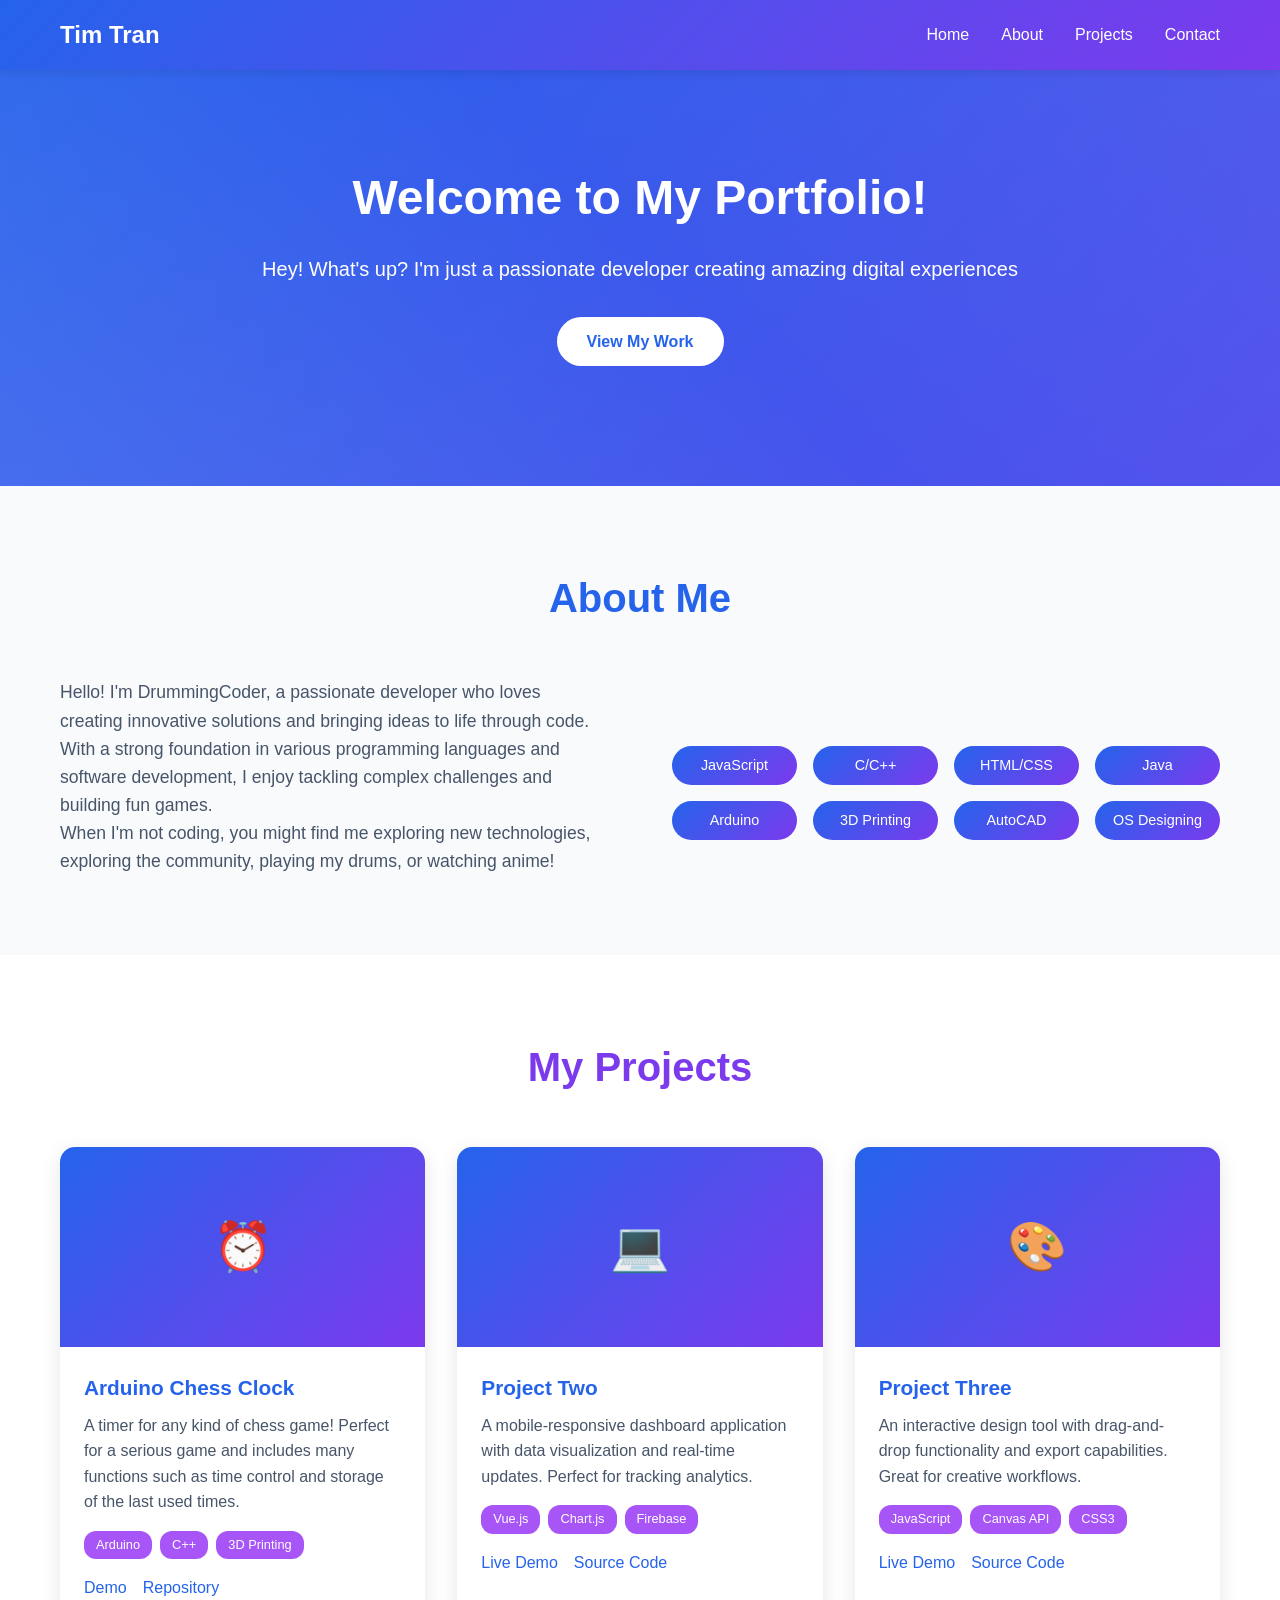
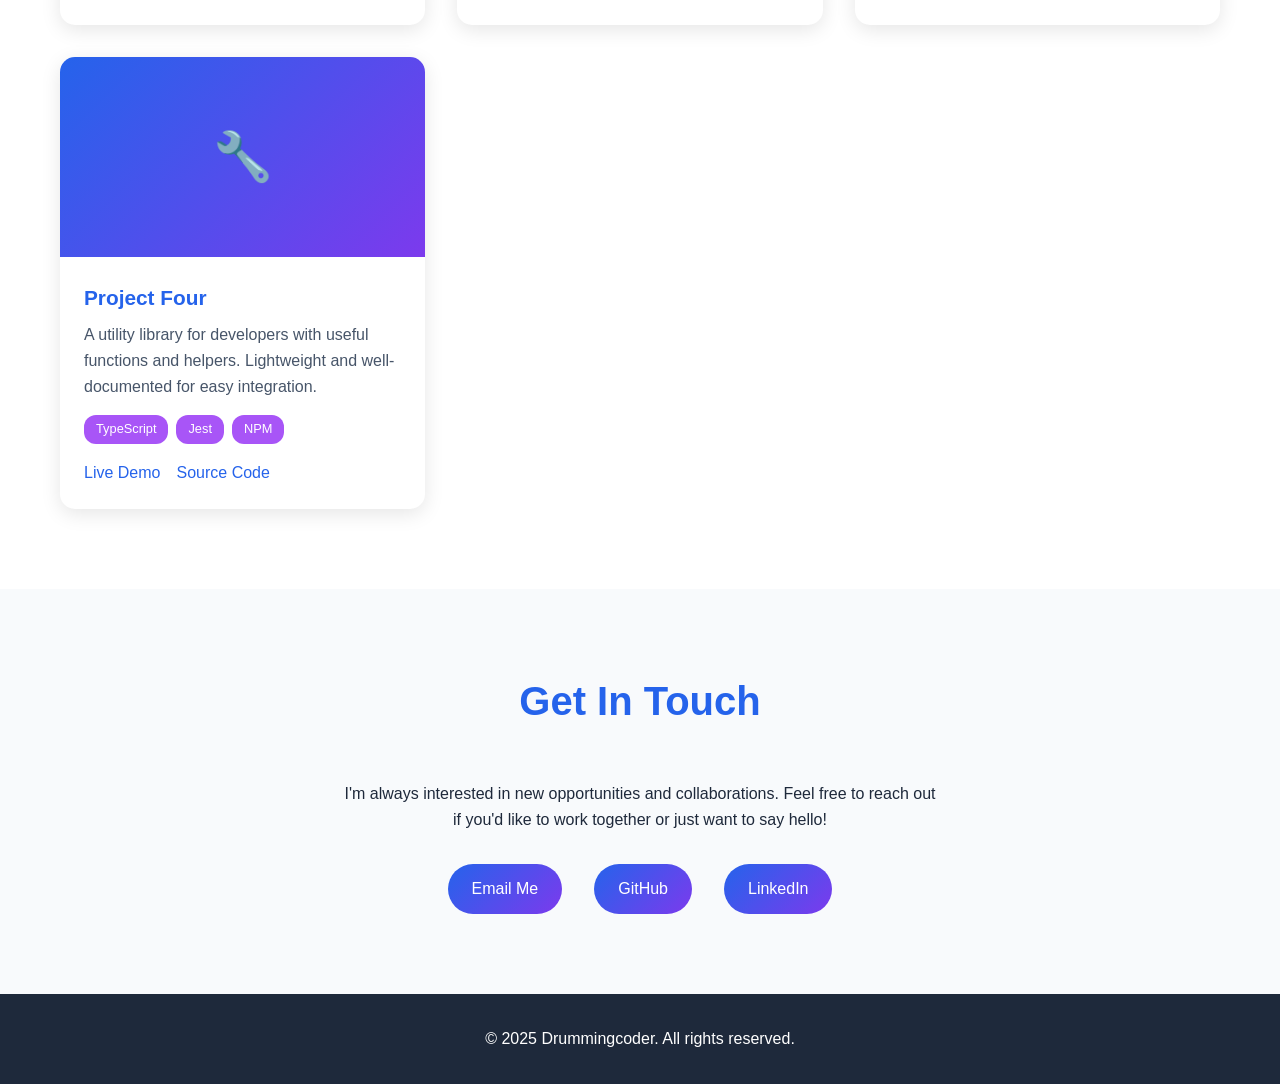
==== commit fa8b6cf1: "Update portfolio content and added first project" ====
--- a/index.html
+++ b/index.html
@@ -3,14 +3,14 @@
 <head>
     <meta charset="UTF-8">
     <meta name="viewport" content="width=device-width, initial-scale=1.0">
-    <title>DrummingCoder - Personal Portfolio</title>
+    <title>Drummingcoder's Personal Portfolio</title>
     <link rel="stylesheet" href="styles.css">
 </head>
 <body>
     <!-- Header -->
     <header>
         <nav class="container">
-            <div class="logo">DrummingCoder</div>
+            <div class="logo">Tim Tran</div>
             <ul class="nav-links">
                 <li><a href="#home">Home</a></li>
                 <li><a href="#about">About</a></li>
@@ -23,30 +23,30 @@
     <!-- Hero Section -->
     <section id="home" class="hero">
         <div class="container">
-            <h1>Welcome to My Portfolio</h1>
-            <p>I'm a passionate developer creating amazing digital experiences</p>
+            <h1>Welcome to My Portfolio!</h1>
+            <p>Hey! What's up? I'm just a passionate developer creating amazing digital experiences</p>
             <a href="#projects" class="cta-button">View My Work</a>
         </div>
     </section>
 
     <!-- About Section -->
-    <section id="about" class="about">
+    <section id="about" class="about">  
         <div class="container">
             <h2>About Me</h2>
             <div class="about-content">
                 <div class="about-text">
-                    <p>Hello! I'm DrummingCoder, a passionate developer who loves creating innovative solutions and bringing ideas to life through code. With a strong foundation in various programming languages and technologies, I enjoy tackling complex challenges and building user-friendly applications.</p>
-                    <p>When I'm not coding, you might find me exploring new technologies, contributing to open-source projects, or sharing knowledge with the developer community.</p>
+                    <p>Hello! I'm DrummingCoder, a passionate developer who loves creating innovative solutions and bringing ideas to life through code. With a strong foundation in various programming languages and software development, I enjoy tackling complex challenges and building fun games.</p>
+                    <p>When I'm not coding, you might find me exploring new technologies, exploring the community, playing my drums, or watching anime!</p>
                 </div>
                 <div class="skills">
                     <div class="skill-tag">JavaScript</div>
-                    <div class="skill-tag">Python</div>
-                    <div class="skill-tag">React</div>
-                    <div class="skill-tag">Node.js</div>
+                    <div class="skill-tag">C/C++</div>
                     <div class="skill-tag">HTML/CSS</div>
-                    <div class="skill-tag">Git</div>
-                    <div class="skill-tag">MongoDB</div>
-                    <div class="skill-tag">Docker</div>
+                    <div class="skill-tag">Java</div>
+                    <div class="skill-tag">Arduino</div>
+                    <div class="skill-tag">3D Printing</div>
+                    <div class="skill-tag">AutoCAD</div>
+                    <div class="skill-tag">OS Designing</div>
                 </div>
             </div>
         </div>
@@ -58,19 +58,19 @@
             <h2>My Projects</h2>
             <div class="projects-grid">
                 <!-- Project 1 -->
-                <div class="project-card">
-                    <div class="project-image">🚀</div>
+                <div class="project-card" onclick="window.open('https://www.tinkercad.com/things/9GNWRFxF56N-my-chess-clock-v20', '_blank')">
+                    <div class="project-image">⏰</div>
                     <div class="project-content">
-                        <h3 class="project-title">Project One</h3>
-                        <p class="project-description">A full-stack web application with modern design and powerful features. Built with React and Node.js for optimal performance.</p>
+                        <h3 class="project-title">Arduino Chess Clock</h3>
+                        <p class="project-description">A timer for any kind of chess game! Perfect for a serious game and includes many functions such as time control and storage of the last used times.</p>
                         <div class="project-tech">
-                            <span class="tech-tag">React</span>
-                            <span class="tech-tag">Node.js</span>
-                            <span class="tech-tag">MongoDB</span>
+                            <span class="tech-tag">Arduino</span>
+                            <span class="tech-tag">C++</span>
+                            <span class="tech-tag">3D Printing</span>
                         </div>
                         <div class="project-links">
-                            <a href="#" class="project-link">Live Demo</a>
-                            <a href="#" class="project-link">Source Code</a>
+                            <a href="https://www.tinkercad.com/things/9GNWRFxF56N-my-chess-clock-v20" class="project-link">Demo</a>
+                            <a href="https://github.com/Drummingcoder/Chess-clock-arduino" class="project-link">Repository</a>
                         </div>
                     </div>
                 </div>
@@ -150,7 +150,7 @@
     <!-- Footer -->
     <footer>
         <div class="container">
-            <p>&copy; 2025 DrummingCoder. All rights reserved.</p>
+            <p>&copy; 2025 Drummingcoder. All rights reserved.</p>
         </div>
     </footer>
 
--- a/styles.css
+++ b/styles.css
@@ -69,10 +69,25 @@
 
 /* Hero Section */
 .hero {
-    background: var(--gradient);
-    color: var(--white);
-    padding: 120px 0 80px;
-    text-align: center;
+    background: linear-gradient(135deg, var(--primary-blue) 0%, var(--primary-purple) 50%, var(--light-purple) 100%);
+    background-size: 400% 400%;
+    animation: gradientShift 8s ease infinite;
+    color: var(--white);
+    padding: 160px 0 120px;
+    text-align: center;
+    position: relative;
+    overflow: hidden;
+}
+
+.hero::before {
+    content: '';
+    position: absolute;
+    top: 0;
+    left: 0;
+    right: 0;
+    bottom: 0;
+    background: linear-gradient(45deg, rgba(255, 255, 255, 0.1) 0%, transparent 50%, rgba(255, 255, 255, 0.05) 100%);
+    pointer-events: none;
 }
 
 .hero h1 {
@@ -296,6 +311,18 @@
     }
 }
 
+@keyframes gradientShift {
+    0% {
+        background-position: 0% 50%;
+    }
+    50% {
+        background-position: 100% 50%;
+    }
+    100% {
+        background-position: 0% 50%;
+    }
+}
+
 /* Responsive Design */
 @media (max-width: 768px) {
     .nav-links {
